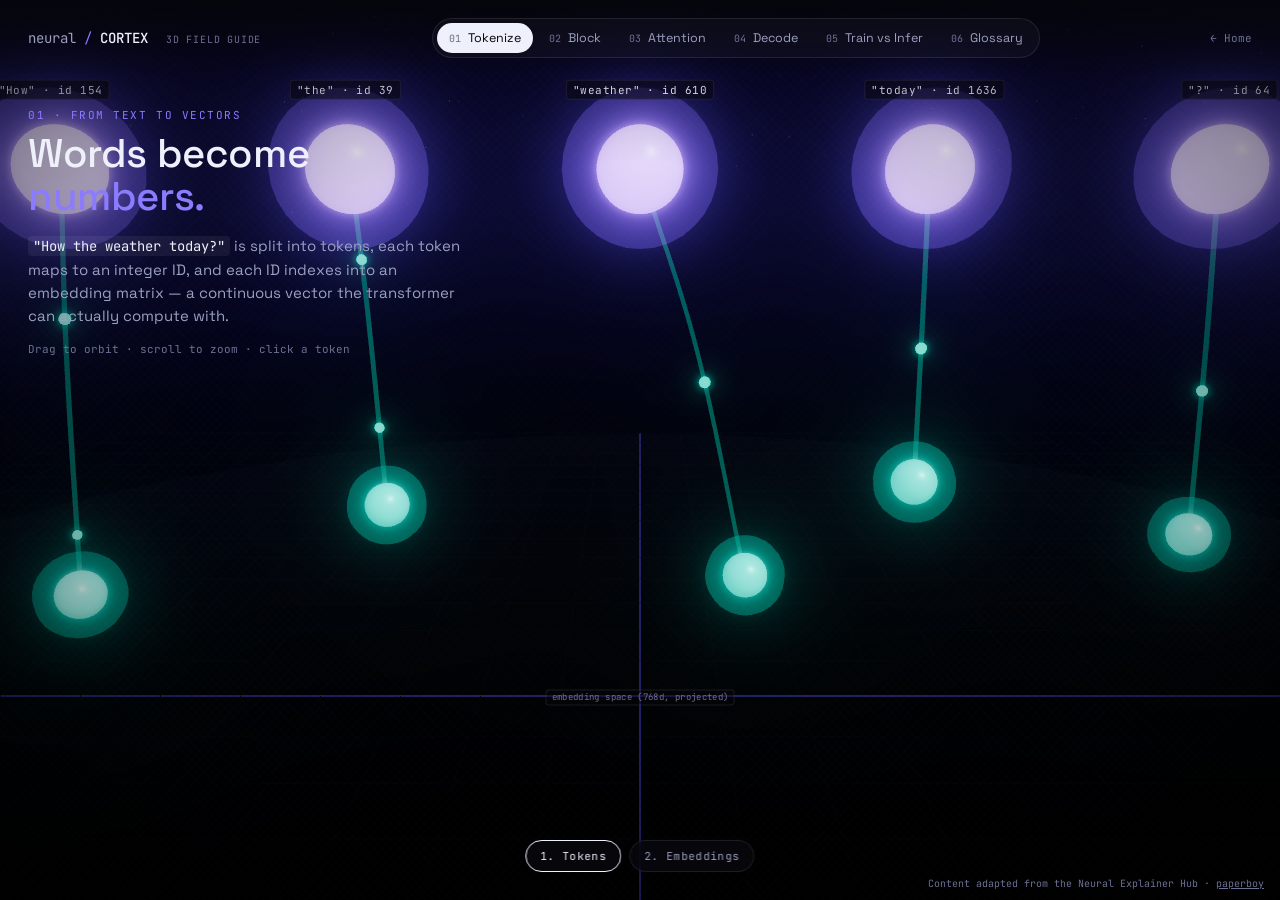
==== sites/cortex/index.html @ 9c15f726 "add cortex and orchestra Signed-off-by: bowen <bowen.li.hurd@gmail.com>" ====
<!DOCTYPE html>
<html lang="en">
<head>
	<meta charset="utf-8" />
	<title>Cortex — an interactive 3D tour of a decoder-only Transformer</title>
	<meta name="viewport" content="width=device-width, initial-scale=1, viewport-fit=cover" />
	<meta name="description" content="An interactive 3D explainer of a decoder-only Transformer: tokenization, embeddings, the transformer block, multi-head self-attention, decoding, and training vs. inference." />
	<link rel="stylesheet" href="css/main.css" />
</head>
<body data-world="tokenize">

	<div id="webgl"></div>

	<div id="loading">
		<div class="loading-mark">CORTEX</div>
		<div class="loading-bar"><span></span></div>
		<div class="loading-label">warming up the attention heads&hellip;</div>
	</div>

	<header id="nav">
		<div class="nav-brand">
			<span class="nav-brand-a">neural</span><span class="nav-brand-slash">/</span><span class="nav-brand-b">CORTEX</span>
			<span class="nav-brand-sub">3D field guide</span>
		</div>
		<nav class="nav-links">
			<button class="nav-link" data-goto="tokenize">
				<span class="nav-index">01</span>Tokenize
			</button>
			<button class="nav-link" data-goto="block">
				<span class="nav-index">02</span>Block
			</button>
			<button class="nav-link" data-goto="attention">
				<span class="nav-index">03</span>Attention
			</button>
			<button class="nav-link" data-goto="decode">
				<span class="nav-index">04</span>Decode
			</button>
			<button class="nav-link" data-goto="train">
				<span class="nav-index">05</span>Train vs Infer
			</button>
			<button class="nav-link" data-goto="glossary">
				<span class="nav-index">06</span>Glossary
			</button>
		</nav>
		<a class="nav-source" href="../../">&larr; Home</a>
	</header>

	<!-- ============ 01 TOKENIZE & EMBED ============ -->
	<section class="world" data-world-panel="tokenize">
		<div class="hud hud-top-left">
			<div class="eyebrow">01 · From text to vectors</div>
			<h1>Words become<br /><em>numbers.</em></h1>
			<p class="lede">
				<code>"How the weather today?"</code> is split into tokens, each token maps to an
				integer ID, and each ID indexes into an embedding matrix — a continuous vector the
				transformer can actually compute with.
			</p>
			<div class="hint">Drag to orbit &middot; scroll to zoom &middot; click a token</div>
		</div>
		<div class="hud hud-bottom category-chips" id="tokenize-chips"></div>
	</section>

	<!-- ============ 02 TRANSFORMER BLOCK ============ -->
	<section class="world" data-world-panel="block">
		<div class="hud hud-top-left">
			<div class="eyebrow">02 · Inside one decoder layer</div>
			<h1>Six stages,<br />one residual stream.</h1>
		</div>
		<div class="hud hud-top-right step-card" id="block-step-card">
			<div class="step-card-index">Stage <span id="block-step-num">1</span> / <span id="block-step-total">6</span></div>
			<h2 id="block-step-title">RMSNorm</h2>
			<p id="block-step-desc"></p>
		</div>
		<div class="hud hud-bottom scrubber">
			<button id="block-prev" class="scrubber-btn" aria-label="Previous stage">
				<svg viewBox="0 0 16 16" width="14" height="14" fill="none" stroke="currentColor" stroke-width="1.6" stroke-linecap="round" stroke-linejoin="round"><path d="M10 3 4 8l6 5"/></svg>
			</button>
			<button id="block-play" class="scrubber-btn scrubber-play" aria-label="Play">
				<svg viewBox="0 0 16 16" width="14" height="14" fill="currentColor"><path d="M4 2.5v11l10-5.5z"/></svg>
			</button>
			<div class="scrubber-track" id="block-track"></div>
			<button id="block-next" class="scrubber-btn" aria-label="Next stage">
				<svg viewBox="0 0 16 16" width="14" height="14" fill="none" stroke="currentColor" stroke-width="1.6" stroke-linecap="round" stroke-linejoin="round"><path d="M6 3l6 5-6 5"/></svg>
			</button>
		</div>
	</section>

	<!-- ============ 03 SELF-ATTENTION DEEP-DIVE ============ -->
	<section class="world" data-world-panel="attention">
		<div class="hud hud-top-left">
			<div class="eyebrow">03 · The core mechanism</div>
			<h1>Every token looks back<br /><em>at what came before.</em></h1>
		</div>
		<div class="hud hud-top-right step-card" id="attn-step-card">
			<div class="step-card-index">Step <span id="attn-step-num">1</span> / <span id="attn-step-total">7</span></div>
			<h2 id="attn-step-title">Compute Q, K, V for each head</h2>
			<p id="attn-step-desc"></p>
			<pre id="attn-step-equations"></pre>
		</div>
		<div class="hud hud-bottom scrubber">
			<button id="attn-prev" class="scrubber-btn" aria-label="Previous step">
				<svg viewBox="0 0 16 16" width="14" height="14" fill="none" stroke="currentColor" stroke-width="1.6" stroke-linecap="round" stroke-linejoin="round"><path d="M10 3 4 8l6 5"/></svg>
			</button>
			<button id="attn-play" class="scrubber-btn scrubber-play" aria-label="Play">
				<svg viewBox="0 0 16 16" width="14" height="14" fill="currentColor"><path d="M4 2.5v11l10-5.5z"/></svg>
			</button>
			<div class="scrubber-track" id="attn-track"></div>
			<button id="attn-next" class="scrubber-btn" aria-label="Next step">
				<svg viewBox="0 0 16 16" width="14" height="14" fill="none" stroke="currentColor" stroke-width="1.6" stroke-linecap="round" stroke-linejoin="round"><path d="M6 3l6 5-6 5"/></svg>
			</button>
		</div>
	</section>

	<!-- ============ 04 DECODE ============ -->
	<section class="world" data-world-panel="decode">
		<div class="hud hud-top-left">
			<div class="eyebrow">04 · From hidden state to next token</div>
			<h1>Logits become<br />a probability.</h1>
			<p class="lede">
				<code>lm_head</code> projects the final hidden state into one logit per vocabulary
				token, then softmax turns those logits into probabilities that sum to 1.
			</p>
		</div>
		<div class="hud hud-bottom-left category-chips" id="decode-stage-chips"></div>
		<div class="hud hud-bottom category-chips" id="decode-sample-chips"></div>
	</section>

	<!-- ============ 05 TRAIN VS INFER ============ -->
	<section class="world" data-world-panel="train">
		<div class="hud hud-top-left">
			<div class="eyebrow">05 · Training vs. inference</div>
			<h1>One number tells you<br /><em>how wrong you were.</em></h1>
			<p class="lede">
				During training, NLL measures how much probability the model assigned to the
				correct next token. Lower NLL means the model was more confident in the right
				answer.
			</p>
			<div class="hint">Correct next token: "weather" (id 610)</div>
		</div>
		<div class="hud hud-top-right step-card">
			<h2>Logits, log-probs, NLL</h2>
			<table class="concept-table" id="score-table"></table>
		</div>
	</section>

	<!-- ============ 06 GLOSSARY ============ -->
	<section class="world" data-world-panel="glossary">
		<div class="hud hud-top-left">
			<div class="eyebrow">06 · Key terms</div>
			<h1>Six words worth<br />knowing.</h1>
			<p class="lede">Click any node for a concise definition and where it showed up in the tour.</p>
			<div class="hint">Drag to orbit &middot; click a term</div>
		</div>
	</section>

	<!-- ============ shared detail card ============ -->
	<aside id="detail-card" class="detail-card" aria-hidden="true">
		<button id="detail-close" class="detail-close" aria-label="Close">&times;</button>
		<div class="detail-category" id="detail-category"></div>
		<h3 id="detail-name"></h3>
		<p class="detail-blurb" id="detail-blurb"></p>
		<p id="detail-description"></p>
		<div class="detail-block" id="detail-metric-block">
			<h4 id="detail-metric-label">Value</h4>
			<p class="detail-metric" id="detail-metric"></p>
		</div>
	</aside>

	<footer id="foot-credit">
		Content adapted from the Neural Explainer Hub &middot;
		<a href="../../">paperboy</a>
	</footer>

	<script type="importmap">
		{
			"imports": {
				"three": "./vendor/three/build/three.webgpu.js",
				"three/webgpu": "./vendor/three/build/three.webgpu.js",
				"three/tsl": "./vendor/three/build/three.tsl.js",
				"three/addons/": "./vendor/three/jsm/"
			}
		}
	</script>
	<script type="module" src="js/main.js"></script>

</body>
</html>
---- sites/cortex/css/main.css ----
@import url('https://fonts.googleapis.com/css2?family=Space+Grotesk:wght@400;500;700&family=JetBrains+Mono:wght@400;500&display=swap');

:root {
	--bg: #06060a;
	--bg-2: #0b0c14;
	--ink: #eef0fb;
	--ink-dim: #9ba0c0;
	--ink-dimmer: #6c7093;
	--accent: #8b7bff;
	--accent-2: #ff5da2;
	--accent-3: #35d0ba;
	--accent-4: #f5a623;
	--line: rgba(255,255,255,0.09);
	--panel-bg: rgba(10,10,18,0.62);
	--font-display: 'Space Grotesk', system-ui, sans-serif;
	--font-mono: 'JetBrains Mono', ui-monospace, SFMono-Regular, monospace;
}

* { box-sizing: border-box; }

html, body {
	margin: 0;
	padding: 0;
	width: 100%;
	height: 100%;
	background: var(--bg);
	color: var(--ink);
	font-family: var(--font-display);
	overflow: hidden;
	-webkit-font-smoothing: antialiased;
}

body::before {
	content: '';
	position: fixed;
	inset: 0;
	z-index: 1;
	pointer-events: none;
	opacity: 0.5;
	background-image:
		repeating-linear-gradient(135deg, rgba(255,255,255,0.02) 0px, rgba(255,255,255,0.02) 1px, transparent 1px, transparent 6px),
		repeating-linear-gradient(45deg, rgba(255,255,255,0.015) 0px, rgba(255,255,255,0.015) 1px, transparent 1px, transparent 6px);
}

body::after {
	content: '';
	position: fixed;
	inset: 0;
	z-index: 2;
	pointer-events: none;
	background: radial-gradient(ellipse at center, transparent 45%, rgba(0,0,0,0.55) 100%);
}

#webgl { position: fixed; inset: 0; z-index: 0; }
#webgl canvas { display: block; }
.label2d {
	pointer-events: none;
	font-family: var(--font-mono);
	font-size: 11px;
	letter-spacing: 0.04em;
	color: var(--ink);
	background: rgba(6,6,12,0.55);
	border: 1px solid var(--line);
	border-radius: 3px;
	padding: 2px 6px;
	white-space: nowrap;
	transform: translate(-50%, -160%);
}
.label2d-dim {
	font-size: 9px;
	color: var(--ink-dimmer);
	background: rgba(6,6,12,0.4);
	padding: 1px 5px;
}

/* ---------------- loading ---------------- */
#loading {
	position: fixed; inset: 0; z-index: 100;
	display: flex; flex-direction: column; align-items: center; justify-content: center;
	gap: 18px; background: var(--bg);
	transition: opacity 0.6s ease, visibility 0.6s ease;
}
#loading.hidden { opacity: 0; visibility: hidden; pointer-events: none; }
.loading-mark { font-family: var(--font-mono); letter-spacing: 0.35em; font-size: 14px; color: var(--ink-dim); }
.loading-bar { width: 220px; height: 2px; background: rgba(255,255,255,0.1); overflow: hidden; }
.loading-bar span { display: block; height: 100%; width: 30%; background: linear-gradient(90deg, var(--accent), var(--accent-2)); animation: loadsweep 1.1s ease-in-out infinite; }
@keyframes loadsweep { 0% { transform: translateX(-100%); } 100% { transform: translateX(400%); } }
.loading-label { font-family: var(--font-mono); font-size: 11px; color: var(--ink-dimmer); }

/* ---------------- nav ---------------- */
#nav {
	position: fixed; top: 0; left: 0; right: 0; z-index: 45;
	display: flex; align-items: center; justify-content: space-between;
	padding: 18px 28px;
	background: linear-gradient(to bottom, rgba(6,6,10,0.85), transparent);
	pointer-events: none;
}
#nav > * { pointer-events: auto; }
.nav-brand { display: flex; align-items: baseline; gap: 8px; font-family: var(--font-mono); font-size: 14px; }
.nav-brand-a { color: var(--ink-dim); }
.nav-brand-slash { color: var(--accent); }
.nav-brand-b { color: var(--ink); font-weight: 500; }
.nav-brand-sub { margin-left: 10px; font-size: 10px; color: var(--ink-dimmer); letter-spacing: 0.08em; text-transform: uppercase; display: none; }
.nav-links { display: flex; flex-wrap: wrap; gap: 4px; background: rgba(255,255,255,0.03); border: 1px solid var(--line); border-radius: 999px; padding: 4px; backdrop-filter: blur(10px); max-width: 62vw; justify-content: center; }
.nav-link {
	appearance: none; border: none; background: transparent; color: var(--ink-dim);
	font-family: var(--font-display); font-size: 12.5px; padding: 7px 12px; border-radius: 999px;
	cursor: pointer; display: flex; align-items: center; gap: 7px; transition: background 0.25s, color 0.25s;
	white-space: nowrap;
}
.nav-link .nav-index { font-family: var(--font-mono); font-size: 10px; color: var(--ink-dimmer); }
.nav-link:hover { color: var(--ink); background: rgba(255,255,255,0.05); }
.nav-link.active { color: var(--bg); background: var(--ink); }
.nav-link.active .nav-index { color: rgba(6,6,10,0.55); }
.nav-source { font-family: var(--font-mono); font-size: 11px; color: var(--ink-dimmer); text-decoration: none; }
.nav-source:hover { color: var(--ink-dim); }

/* ---------------- world panels ---------------- */
.world {
	position: fixed; inset: 0; z-index: 10;
	pointer-events: none;
	opacity: 0; visibility: hidden;
	transition: opacity 0.7s ease;
}
body[data-world="tokenize"] .world[data-world-panel="tokenize"],
body[data-world="block"] .world[data-world-panel="block"],
body[data-world="attention"] .world[data-world-panel="attention"],
body[data-world="decode"] .world[data-world-panel="decode"],
body[data-world="train"] .world[data-world-panel="train"],
body[data-world="glossary"] .world[data-world-panel="glossary"] {
	opacity: 1; visibility: visible;
}

.hud { position: absolute; pointer-events: auto; }
.hud-top-left { top: 108px; left: 28px; max-width: 480px; }
.hud-top-right { top: 108px; right: 28px; max-width: 340px; }
.hud-bottom-left { bottom: 28px; left: 28px; }
.hud-bottom { bottom: 28px; left: 50%; transform: translateX(-50%); }

.eyebrow { font-family: var(--font-mono); font-size: 11px; letter-spacing: 0.14em; text-transform: uppercase; color: var(--accent); margin-bottom: 10px; }
.world h1 { font-size: 40px; line-height: 1.08; margin: 0 0 16px; font-weight: 500; letter-spacing: -0.01em; }
.world h1 em { font-style: normal; color: var(--accent); }
.lede { font-size: 15px; line-height: 1.55; color: var(--ink-dim); margin: 0 0 14px; max-width: 44ch; }
.lede code { font-family: var(--font-mono); font-size: 0.92em; color: var(--ink); background: rgba(255,255,255,0.06); padding: 1px 5px; border-radius: 4px; }
.hint { font-family: var(--font-mono); font-size: 11px; color: var(--ink-dimmer); }

/* legend */
.legend { display: flex; flex-direction: column; gap: 6px; background: var(--panel-bg); border: 1px solid var(--line); border-radius: 10px; padding: 12px 16px; backdrop-filter: blur(10px); }
.legend-item { display: flex; align-items: center; gap: 8px; font-family: var(--font-mono); font-size: 11px; color: var(--ink-dim); }
.legend-dot { width: 8px; height: 8px; border-radius: 50%; flex: none; }

/* chips (decoding-strategy picker, glossary filters, etc.) */
.category-chips { display: flex; gap: 8px; flex-wrap: wrap; max-width: 90vw; justify-content: center; }
.chip {
	font-family: var(--font-mono); font-size: 11px; letter-spacing: 0.03em; color: var(--ink-dim);
	background: var(--panel-bg); border: 1px solid var(--line); border-radius: 999px; padding: 8px 14px;
	cursor: pointer; display: flex; align-items: center; gap: 8px; backdrop-filter: blur(10px);
	transition: color 0.2s, border-color 0.2s;
}
.chip .legend-dot { width: 7px; height: 7px; }
.chip.active { color: var(--ink); border-color: currentColor; }
.chip:hover { color: var(--ink); }

/* step scrubber (block stages, attention steps) */
.scrubber { display: flex; align-items: center; gap: 12px; width: min(920px, 88vw); background: var(--panel-bg); border: 1px solid var(--line); border-radius: 14px; padding: 12px 16px; backdrop-filter: blur(10px); }
.scrubber-btn {
	appearance: none; border: 1px solid var(--line); background: rgba(255,255,255,0.04); color: var(--ink);
	width: 34px; height: 34px; border-radius: 50%; cursor: pointer; flex: none; font-size: 14px;
	display: flex; align-items: center; justify-content: center; transition: background 0.2s;
}
.scrubber-btn:hover { background: rgba(255,255,255,0.1); }
.scrubber-play { background: var(--accent); color: #08080d; border-color: var(--accent); }
.scrubber-track { flex: 1; display: flex; gap: 4px; align-items: center; height: 34px; }
.scrubber-node {
	flex: 1; height: 4px; border-radius: 2px; background: rgba(255,255,255,0.12); cursor: pointer; position: relative;
	transition: background 0.25s;
}
.scrubber-node.done { background: rgba(139,123,255,0.45); }
.scrubber-node.active { background: var(--accent); box-shadow: 0 0 12px var(--accent); }

.step-card { background: var(--panel-bg); border: 1px solid var(--line); border-radius: 12px; padding: 16px 18px; backdrop-filter: blur(10px); max-width: 380px; }
.step-card-index { font-family: var(--font-mono); font-size: 10px; color: var(--ink-dimmer); margin-bottom: 6px; letter-spacing: 0.06em; }
.step-card h2 { font-size: 19px; margin: 0 0 8px; font-weight: 500; }
.step-card p { font-size: 13px; line-height: 1.55; color: var(--ink-dim); margin: 0; }
.step-card pre {
	font-family: var(--font-mono); font-size: 11.5px; line-height: 1.6; color: var(--accent-3);
	background: rgba(0,0,0,0.3); border: 1px solid var(--line); border-radius: 8px;
	padding: 10px 12px; margin: 10px 0 0; white-space: pre-wrap; word-break: break-word;
}

/* decoding-strategy / sampling picker */
.sample-note { margin-top: 12px; font-size: 12.5px; line-height: 1.5; color: var(--accent-3); max-width: 40ch; }

/* concept table (train/infer world) */
.concept-table { width: 100%; border-collapse: collapse; font-family: var(--font-mono); font-size: 11.5px; }
.concept-table th, .concept-table td { text-align: left; padding: 6px 10px; border-bottom: 1px solid var(--line); color: var(--ink-dim); }
.concept-table th { color: var(--ink-dimmer); text-transform: uppercase; letter-spacing: 0.06em; font-size: 10px; }

/* ---------------- detail card ---------------- */
.detail-card {
	position: fixed; top: 0; right: -420px; width: 380px; height: 100%; z-index: 40;
	background: rgba(8,8,14,0.86); border-left: 1px solid var(--line); backdrop-filter: blur(16px);
	padding: 96px 28px 28px; overflow-y: auto; transition: right 0.5s cubic-bezier(.16,.8,.3,1);
}
.detail-card.open { right: 0; }
.detail-close {
	position: absolute; top: 90px; right: 24px; width: 30px; height: 30px; border-radius: 50%;
	border: 1px solid var(--line); background: rgba(255,255,255,0.04); color: var(--ink); cursor: pointer; font-size: 16px;
	z-index: 1;
}
.detail-category { font-family: var(--font-mono); font-size: 10px; letter-spacing: 0.1em; text-transform: uppercase; color: var(--accent); margin-bottom: 8px; }
.detail-card h3 { font-size: 24px; margin: 0 0 6px; }
.detail-blurb { color: var(--ink-dim); font-size: 13px; margin: 0 0 16px; }
.detail-card p { font-size: 13.5px; line-height: 1.6; color: var(--ink-dim); }
.detail-block { margin-top: 18px; padding-top: 14px; border-top: 1px solid var(--line); }
.detail-block h4 { font-family: var(--font-mono); font-size: 10.5px; letter-spacing: 0.08em; text-transform: uppercase; color: var(--ink-dimmer); margin: 0 0 10px; }
.detail-block ul { margin: 0; padding-left: 18px; font-size: 13px; color: var(--ink-dim); line-height: 1.7; }
.detail-block.hidden { display: none; }
.detail-metric { font-family: var(--font-mono); font-size: 22px; color: var(--accent-3); margin: 4px 0 0; }
.detail-link { color: var(--accent-3); font-family: var(--font-mono); font-size: 12px; text-decoration: none; }
.detail-link:hover { text-decoration: underline; }

/* ---------------- footer ---------------- */
#foot-credit {
	position: fixed; bottom: 10px; right: 16px; z-index: 15; font-family: var(--font-mono); font-size: 10px;
	color: var(--ink-dimmer); pointer-events: auto;
}
#foot-credit a { color: var(--ink-dimmer); }
#foot-credit a:hover { color: var(--ink-dim); }

@media (min-width: 900px) { .nav-brand-sub { display: inline; } }

@media (max-width: 760px) {
	#nav { flex-wrap: wrap; gap: 10px; }
	.nav-links { order: 3; width: 100%; justify-content: space-between; flex-wrap: wrap; row-gap: 6px; }
	.nav-link { padding: 6px 10px; font-size: 12px; }
	.nav-link span.nav-index { display: none; }
	.hud-top-left, .hud-top-right { position: absolute; max-width: calc(100vw - 56px); }
	.hud-top-left { top: 250px; }
	.hud-top-right { top: auto; bottom: 118px; left: 28px; right: 28px; }
	.world h1 { font-size: 28px; }
	.detail-card { width: 100%; right: -100%; }
	.detail-close { top: 190px; }
	#foot-credit { display: none; }
}
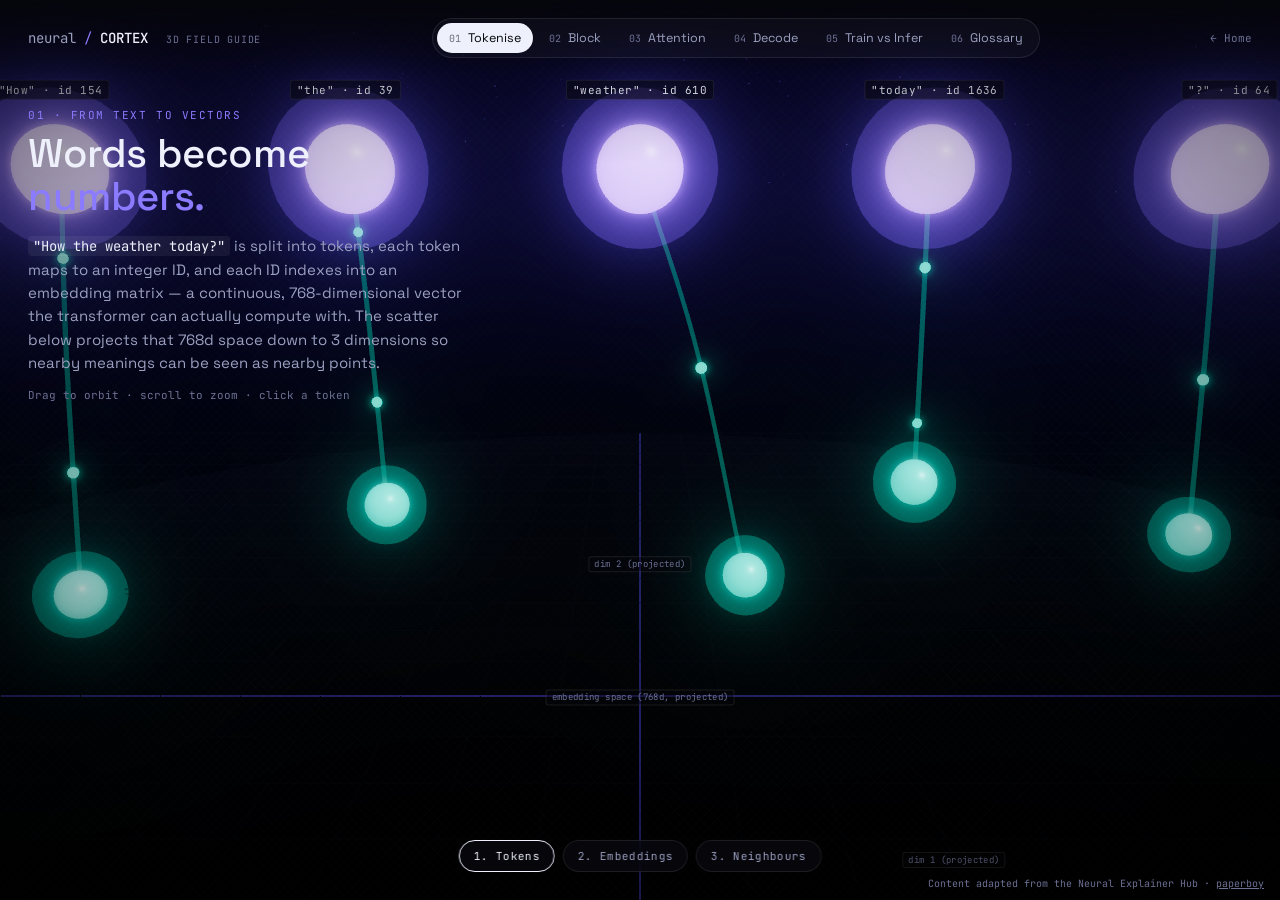
==== commit 965bc7d4: "add detail to the decoder layer Signed-off-by: bowen <bowen.li.hurd@gmail.com>" ====
--- a/sites/cortex/index.html
+++ b/sites/cortex/index.html
@@ -4,7 +4,7 @@
 	<meta charset="utf-8" />
 	<title>Cortex — an interactive 3D tour of a decoder-only Transformer</title>
 	<meta name="viewport" content="width=device-width, initial-scale=1, viewport-fit=cover" />
-	<meta name="description" content="An interactive 3D explainer of a decoder-only Transformer: tokenization, embeddings, the transformer block, multi-head self-attention, decoding, and training vs. inference." />
+	<meta name="description" content="An interactive 3D explainer of a decoder-only Transformer: tokenisation, embeddings, the transformer block, multi-head self-attention, decoding, and training vs. inference." />
 	<link rel="stylesheet" href="css/main.css" />
 </head>
 <body data-world="tokenize">
@@ -24,7 +24,7 @@
 		</div>
 		<nav class="nav-links">
 			<button class="nav-link" data-goto="tokenize">
-				<span class="nav-index">01</span>Tokenize
+				<span class="nav-index">01</span>Tokenise
 			</button>
 			<button class="nav-link" data-goto="block">
 				<span class="nav-index">02</span>Block
@@ -45,15 +45,16 @@
 		<a class="nav-source" href="../../">&larr; Home</a>
 	</header>
 
-	<!-- ============ 01 TOKENIZE & EMBED ============ -->
+	<!-- ============ 01 TOKENISE & EMBED ============ -->
 	<section class="world" data-world-panel="tokenize">
 		<div class="hud hud-top-left">
 			<div class="eyebrow">01 · From text to vectors</div>
 			<h1>Words become<br /><em>numbers.</em></h1>
 			<p class="lede">
 				<code>"How the weather today?"</code> is split into tokens, each token maps to an
-				integer ID, and each ID indexes into an embedding matrix — a continuous vector the
-				transformer can actually compute with.
+				integer ID, and each ID indexes into an embedding matrix — a continuous, 768-dimensional
+				vector the transformer can actually compute with. The scatter below projects that
+				768d space down to 3 dimensions so nearby meanings can be seen as nearby points.
 			</p>
 			<div class="hint">Drag to orbit &middot; scroll to zoom &middot; click a token</div>
 		</div>
@@ -68,7 +69,7 @@
 		</div>
 		<div class="hud hud-top-right step-card" id="block-step-card">
 			<div class="step-card-index">Stage <span id="block-step-num">1</span> / <span id="block-step-total">6</span></div>
-			<h2 id="block-step-title">RMSNorm</h2>
+			<h2 id="block-step-title">LayerNorm</h2>
 			<p id="block-step-desc"></p>
 		</div>
 		<div class="hud hud-bottom scrubber">
@@ -97,6 +98,14 @@
 			<p id="attn-step-desc"></p>
 			<pre id="attn-step-equations"></pre>
 		</div>
+		<div class="hud hud-bottom-left category-chips" id="attn-head-chips"></div>
+		<div class="hud hud-bottom-right step-card" id="attn-kv-panel">
+			<div class="step-card-index">Compute mode</div>
+			<h2>Recomputing K/V is wasteful</h2>
+			<p id="attn-kv-copy"></p>
+			<div class="category-chips" id="attn-kv-chips" style="justify-content:flex-start; margin-top:10px;"></div>
+			<p class="sample-note" id="attn-kv-ops"></p>
+		</div>
 		<div class="hud hud-bottom scrubber">
 			<button id="attn-prev" class="scrubber-btn" aria-label="Previous step">
 				<svg viewBox="0 0 16 16" width="14" height="14" fill="none" stroke="currentColor" stroke-width="1.6" stroke-linecap="round" stroke-linejoin="round"><path d="M10 3 4 8l6 5"/></svg>
@@ -118,8 +127,10 @@
 			<h1>Logits become<br />a probability.</h1>
 			<p class="lede">
 				<code>lm_head</code> projects the final hidden state into one logit per vocabulary
-				token, then softmax turns those logits into probabilities that sum to 1.
+				token — 50,257 of them — then softmax turns those logits into probabilities that
+				sum to 1. Shown here: the top 5 candidates.
 			</p>
+			<div class="hint">The softmax curve is an illustrative squashing shape — real softmax is computed jointly over the whole vocabulary, not point-by-point.</div>
 		</div>
 		<div class="hud hud-bottom-left category-chips" id="decode-stage-chips"></div>
 		<div class="hud hud-bottom category-chips" id="decode-sample-chips"></div>
--- a/sites/cortex/css/main.css
+++ b/sites/cortex/css/main.css
@@ -135,6 +135,7 @@
 .hud-top-left { top: 108px; left: 28px; max-width: 480px; }
 .hud-top-right { top: 108px; right: 28px; max-width: 340px; }
 .hud-bottom-left { bottom: 28px; left: 28px; }
+.hud-bottom-right { bottom: 108px; right: 28px; }
 .hud-bottom { bottom: 28px; left: 50%; transform: translateX(-50%); }
 
 .eyebrow { font-family: var(--font-mono); font-size: 11px; letter-spacing: 0.14em; text-transform: uppercase; color: var(--accent); margin-bottom: 10px; }
@@ -151,6 +152,11 @@
 
 /* chips (decoding-strategy picker, glossary filters, etc.) */
 .category-chips { display: flex; gap: 8px; flex-wrap: wrap; max-width: 90vw; justify-content: center; }
+
+/* 03 Attention has both a head-count row and a step scrubber sharing the
+   bottom edge — lift the head row clear of the scrubber so a full 12-head
+   GPT-2 row doesn't overlap the play/scrub controls. */
+#attn-head-chips { bottom: 96px; max-width: min(920px, 88vw); justify-content: flex-start; }
 .chip {
 	font-family: var(--font-mono); font-size: 11px; letter-spacing: 0.03em; color: var(--ink-dim);
 	background: var(--panel-bg); border: 1px solid var(--line); border-radius: 999px; padding: 8px 14px;
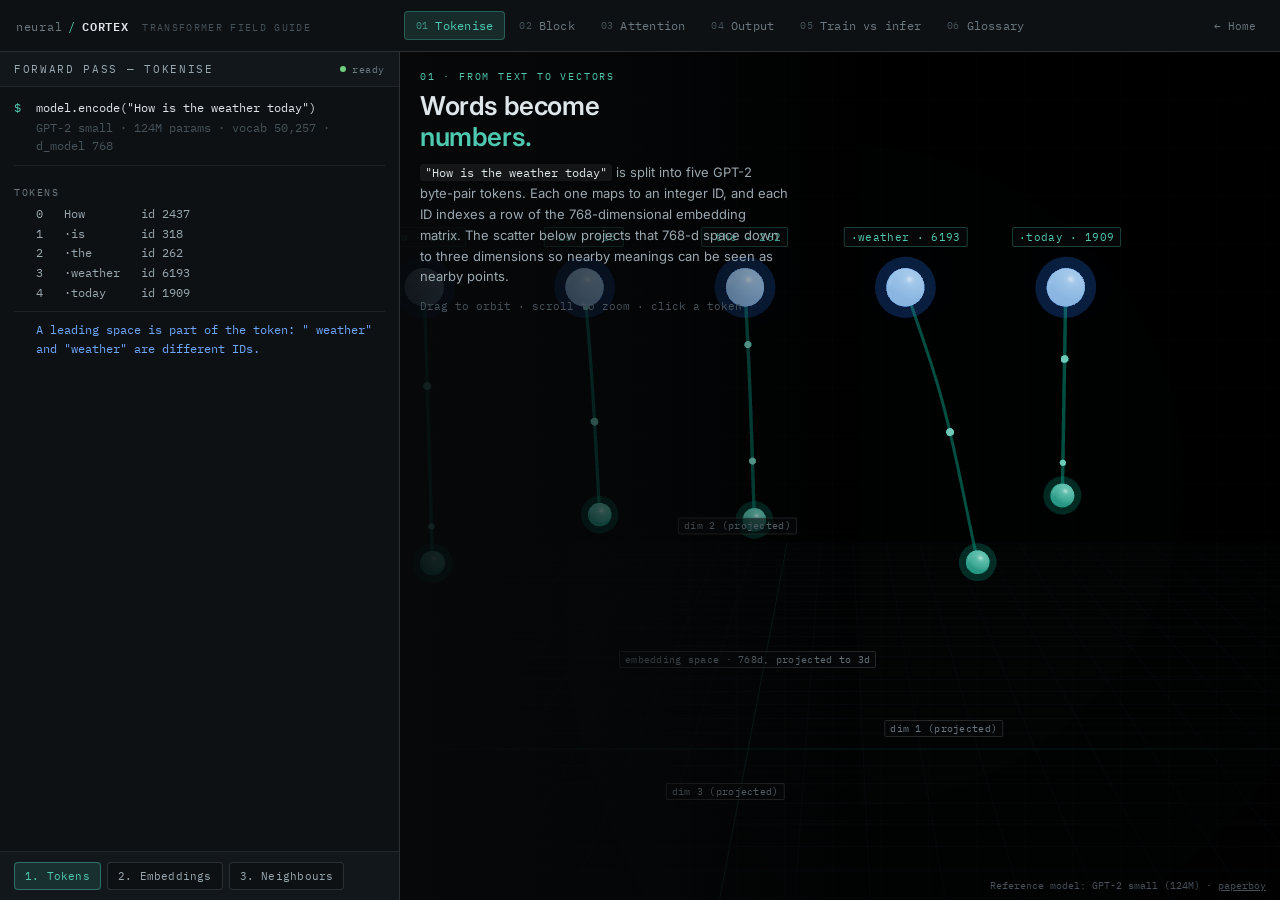
==== commit dddba317: "update to v0.2 Signed-off-by: bowen <bowen.li.hurd@gmail.com>" ====
--- a/sites/cortex/index.html
+++ b/sites/cortex/index.html
@@ -1,186 +1,254 @@
 <!DOCTYPE html>
-<html lang="en">
+<html lang="en-AU">
 <head>
 	<meta charset="utf-8" />
-	<title>Cortex — an interactive 3D tour of a decoder-only Transformer</title>
+	<title>Cortex — watch a decoder-only Transformer compute</title>
 	<meta name="viewport" content="width=device-width, initial-scale=1, viewport-fit=cover" />
-	<meta name="description" content="An interactive 3D explainer of a decoder-only Transformer: tokenisation, embeddings, the transformer block, multi-head self-attention, decoding, and training vs. inference." />
+	<meta name="description" content="An interactive explainer of a decoder-only Transformer, modelled on GPT-2 small: a live calculation trace on the left, the components doing the work in 3D on the right. Tokenisation, the decoder block, self-attention, the output head, temperature and top-p." />
+	<link rel="stylesheet" href="../../css/base.css" />
 	<link rel="stylesheet" href="css/main.css" />
 </head>
 <body data-world="tokenize">
 
-	<div id="webgl"></div>
-
 	<div id="loading">
 		<div class="loading-mark">CORTEX</div>
 		<div class="loading-bar"><span></span></div>
-		<div class="loading-label">warming up the attention heads&hellip;</div>
+		<div class="loading-label">loading GPT-2 small&hellip;</div>
 	</div>
 
-	<header id="nav">
-		<div class="nav-brand">
-			<span class="nav-brand-a">neural</span><span class="nav-brand-slash">/</span><span class="nav-brand-b">CORTEX</span>
-			<span class="nav-brand-sub">3D field guide</span>
-		</div>
-		<nav class="nav-links">
-			<button class="nav-link" data-goto="tokenize">
-				<span class="nav-index">01</span>Tokenise
-			</button>
-			<button class="nav-link" data-goto="block">
-				<span class="nav-index">02</span>Block
-			</button>
-			<button class="nav-link" data-goto="attention">
-				<span class="nav-index">03</span>Attention
-			</button>
-			<button class="nav-link" data-goto="decode">
-				<span class="nav-index">04</span>Decode
-			</button>
-			<button class="nav-link" data-goto="train">
-				<span class="nav-index">05</span>Train vs Infer
-			</button>
-			<button class="nav-link" data-goto="glossary">
-				<span class="nav-index">06</span>Glossary
-			</button>
-		</nav>
-		<a class="nav-source" href="../../">&larr; Home</a>
-	</header>
-
-	<!-- ============ 01 TOKENISE & EMBED ============ -->
-	<section class="world" data-world-panel="tokenize">
-		<div class="hud hud-top-left">
-			<div class="eyebrow">01 · From text to vectors</div>
-			<h1>Words become<br /><em>numbers.</em></h1>
-			<p class="lede">
-				<code>"How the weather today?"</code> is split into tokens, each token maps to an
-				integer ID, and each ID indexes into an embedding matrix — a continuous, 768-dimensional
-				vector the transformer can actually compute with. The scatter below projects that
-				768d space down to 3 dimensions so nearby meanings can be seen as nearby points.
-			</p>
-			<div class="hint">Drag to orbit &middot; scroll to zoom &middot; click a token</div>
-		</div>
-		<div class="hud hud-bottom category-chips" id="tokenize-chips"></div>
-	</section>
-
-	<!-- ============ 02 TRANSFORMER BLOCK ============ -->
-	<section class="world" data-world-panel="block">
-		<div class="hud hud-top-left">
-			<div class="eyebrow">02 · Inside one decoder layer</div>
-			<h1>Six stages,<br />one residual stream.</h1>
-		</div>
-		<div class="hud hud-top-right step-card" id="block-step-card">
-			<div class="step-card-index">Stage <span id="block-step-num">1</span> / <span id="block-step-total">6</span></div>
-			<h2 id="block-step-title">LayerNorm</h2>
-			<p id="block-step-desc"></p>
-		</div>
-		<div class="hud hud-bottom scrubber">
-			<button id="block-prev" class="scrubber-btn" aria-label="Previous stage">
-				<svg viewBox="0 0 16 16" width="14" height="14" fill="none" stroke="currentColor" stroke-width="1.6" stroke-linecap="round" stroke-linejoin="round"><path d="M10 3 4 8l6 5"/></svg>
-			</button>
-			<button id="block-play" class="scrubber-btn scrubber-play" aria-label="Play">
-				<svg viewBox="0 0 16 16" width="14" height="14" fill="currentColor"><path d="M4 2.5v11l10-5.5z"/></svg>
-			</button>
-			<div class="scrubber-track" id="block-track"></div>
-			<button id="block-next" class="scrubber-btn" aria-label="Next stage">
-				<svg viewBox="0 0 16 16" width="14" height="14" fill="none" stroke="currentColor" stroke-width="1.6" stroke-linecap="round" stroke-linejoin="round"><path d="M6 3l6 5-6 5"/></svg>
-			</button>
-		</div>
-	</section>
-
-	<!-- ============ 03 SELF-ATTENTION DEEP-DIVE ============ -->
-	<section class="world" data-world-panel="attention">
-		<div class="hud hud-top-left">
-			<div class="eyebrow">03 · The core mechanism</div>
-			<h1>Every token looks back<br /><em>at what came before.</em></h1>
-		</div>
-		<div class="hud hud-top-right step-card" id="attn-step-card">
-			<div class="step-card-index">Step <span id="attn-step-num">1</span> / <span id="attn-step-total">7</span></div>
-			<h2 id="attn-step-title">Compute Q, K, V for each head</h2>
-			<p id="attn-step-desc"></p>
-			<pre id="attn-step-equations"></pre>
-		</div>
-		<div class="hud hud-bottom-left category-chips" id="attn-head-chips"></div>
-		<div class="hud hud-bottom-right step-card" id="attn-kv-panel">
-			<div class="step-card-index">Compute mode</div>
-			<h2>Recomputing K/V is wasteful</h2>
-			<p id="attn-kv-copy"></p>
-			<div class="category-chips" id="attn-kv-chips" style="justify-content:flex-start; margin-top:10px;"></div>
-			<p class="sample-note" id="attn-kv-ops"></p>
-		</div>
-		<div class="hud hud-bottom scrubber">
-			<button id="attn-prev" class="scrubber-btn" aria-label="Previous step">
-				<svg viewBox="0 0 16 16" width="14" height="14" fill="none" stroke="currentColor" stroke-width="1.6" stroke-linecap="round" stroke-linejoin="round"><path d="M10 3 4 8l6 5"/></svg>
-			</button>
-			<button id="attn-play" class="scrubber-btn scrubber-play" aria-label="Play">
-				<svg viewBox="0 0 16 16" width="14" height="14" fill="currentColor"><path d="M4 2.5v11l10-5.5z"/></svg>
-			</button>
-			<div class="scrubber-track" id="attn-track"></div>
-			<button id="attn-next" class="scrubber-btn" aria-label="Next step">
-				<svg viewBox="0 0 16 16" width="14" height="14" fill="none" stroke="currentColor" stroke-width="1.6" stroke-linecap="round" stroke-linejoin="round"><path d="M6 3l6 5-6 5"/></svg>
-			</button>
-		</div>
-	</section>
-
-	<!-- ============ 04 DECODE ============ -->
-	<section class="world" data-world-panel="decode">
-		<div class="hud hud-top-left">
-			<div class="eyebrow">04 · From hidden state to next token</div>
-			<h1>Logits become<br />a probability.</h1>
-			<p class="lede">
-				<code>lm_head</code> projects the final hidden state into one logit per vocabulary
-				token — 50,257 of them — then softmax turns those logits into probabilities that
-				sum to 1. Shown here: the top 5 candidates.
-			</p>
-			<div class="hint">The softmax curve is an illustrative squashing shape — real softmax is computed jointly over the whole vocabulary, not point-by-point.</div>
-		</div>
-		<div class="hud hud-bottom-left category-chips" id="decode-stage-chips"></div>
-		<div class="hud hud-bottom category-chips" id="decode-sample-chips"></div>
-	</section>
-
-	<!-- ============ 05 TRAIN VS INFER ============ -->
-	<section class="world" data-world-panel="train">
-		<div class="hud hud-top-left">
-			<div class="eyebrow">05 · Training vs. inference</div>
-			<h1>One number tells you<br /><em>how wrong you were.</em></h1>
-			<p class="lede">
-				During training, NLL measures how much probability the model assigned to the
-				correct next token. Lower NLL means the model was more confident in the right
-				answer.
-			</p>
-			<div class="hint">Correct next token: "weather" (id 610)</div>
-		</div>
-		<div class="hud hud-top-right step-card">
-			<h2>Logits, log-probs, NLL</h2>
-			<table class="concept-table" id="score-table"></table>
-		</div>
-	</section>
-
-	<!-- ============ 06 GLOSSARY ============ -->
-	<section class="world" data-world-panel="glossary">
-		<div class="hud hud-top-left">
-			<div class="eyebrow">06 · Key terms</div>
-			<h1>Six words worth<br />knowing.</h1>
-			<p class="lede">Click any node for a concise definition and where it showed up in the tour.</p>
-			<div class="hint">Drag to orbit &middot; click a term</div>
-		</div>
-	</section>
-
-	<!-- ============ shared detail card ============ -->
-	<aside id="detail-card" class="detail-card" aria-hidden="true">
-		<button id="detail-close" class="detail-close" aria-label="Close">&times;</button>
-		<div class="detail-category" id="detail-category"></div>
-		<h3 id="detail-name"></h3>
-		<p class="detail-blurb" id="detail-blurb"></p>
-		<p id="detail-description"></p>
-		<div class="detail-block" id="detail-metric-block">
-			<h4 id="detail-metric-label">Value</h4>
-			<p class="detail-metric" id="detail-metric"></p>
-		</div>
-	</aside>
-
-	<footer id="foot-credit">
-		Content adapted from the Neural Explainer Hub &middot;
-		<a href="../../">paperboy</a>
-	</footer>
+	<div id="app">
+
+		<header id="nav">
+			<div class="nav-brand">
+				<span class="nav-brand-a">neural</span><span class="nav-brand-slash">/</span><span class="nav-brand-b">CORTEX</span>
+				<span class="nav-brand-sub">transformer field guide</span>
+			</div>
+			<nav class="nav-links">
+				<button class="nav-link" data-goto="tokenize"><span class="nav-index">01</span>Tokenise</button>
+				<button class="nav-link" data-goto="block"><span class="nav-index">02</span>Block</button>
+				<button class="nav-link" data-goto="attention"><span class="nav-index">03</span>Attention</button>
+				<button class="nav-link" data-goto="output"><span class="nav-index">04</span>Output</button>
+				<button class="nav-link" data-goto="train"><span class="nav-index">05</span>Train vs infer</button>
+				<button class="nav-link" data-goto="glossary"><span class="nav-index">06</span>Glossary</button>
+			</nav>
+			<a class="nav-source" href="../../">&larr; Home</a>
+		</header>
+
+		<main id="stage">
+
+			<!-- ==================== left: calculation console ==================== -->
+			<aside id="console">
+				<div class="console-head">
+					<div class="console-title">forward pass</div>
+					<div class="console-status" data-state="idle"><span class="dot"></span><span class="text">idle</span></div>
+				</div>
+				<div class="console-body"></div>
+				<div class="console-foot">
+
+					<!-- 01 tokenise -->
+					<div class="foot-block" data-foot="tokenize">
+						<div class="chip-row" id="tokenize-chips"></div>
+					</div>
+
+					<!-- 02 block -->
+					<div class="foot-block" data-foot="block">
+						<div class="scrubber">
+							<button id="block-prev" class="scrubber-btn" aria-label="Previous stage">
+								<svg viewBox="0 0 16 16" width="13" height="13" fill="none" stroke="currentColor" stroke-width="1.6" stroke-linecap="round" stroke-linejoin="round"><path d="M10 3 4 8l6 5"/></svg>
+							</button>
+							<button id="block-play" class="scrubber-btn scrubber-play" aria-label="Play stages">
+								<svg viewBox="0 0 16 16" width="13" height="13" fill="currentColor"><path d="M4 2.5v11l10-5.5z"/></svg>
+							</button>
+							<div class="scrubber-track" id="block-track"></div>
+							<button id="block-next" class="scrubber-btn" aria-label="Next stage">
+								<svg viewBox="0 0 16 16" width="13" height="13" fill="none" stroke="currentColor" stroke-width="1.6" stroke-linecap="round" stroke-linejoin="round"><path d="M6 3l6 5-6 5"/></svg>
+							</button>
+						</div>
+					</div>
+
+					<!-- 03 attention -->
+					<div class="foot-block" data-foot="attention">
+						<div class="control-row">
+							<div class="control-label"><span>Attention head</span><b id="attn-head-readout">1 / 12</b></div>
+							<input id="attn-head-slider" type="range" min="0" max="11" step="1" value="0" aria-label="Attention head" />
+						</div>
+						<div class="chip-row" id="attn-kv-chips"></div>
+						<div class="scrubber">
+							<button id="attn-prev" class="scrubber-btn" aria-label="Previous step">
+								<svg viewBox="0 0 16 16" width="13" height="13" fill="none" stroke="currentColor" stroke-width="1.6" stroke-linecap="round" stroke-linejoin="round"><path d="M10 3 4 8l6 5"/></svg>
+							</button>
+							<button id="attn-play" class="scrubber-btn scrubber-play" aria-label="Play steps">
+								<svg viewBox="0 0 16 16" width="13" height="13" fill="currentColor"><path d="M4 2.5v11l10-5.5z"/></svg>
+							</button>
+							<div class="scrubber-track" id="attn-track"></div>
+							<button id="attn-next" class="scrubber-btn" aria-label="Next step">
+								<svg viewBox="0 0 16 16" width="13" height="13" fill="none" stroke="currentColor" stroke-width="1.6" stroke-linecap="round" stroke-linejoin="round"><path d="M6 3l6 5-6 5"/></svg>
+							</button>
+						</div>
+					</div>
+
+					<!-- 04 output -->
+					<div class="foot-block" data-foot="output">
+						<div class="control-row">
+							<div class="control-label"><span>Temperature</span><b id="temp-readout">1.00</b></div>
+							<input id="temp-slider" type="range" min="0.1" max="2" step="0.05" value="1" aria-label="Temperature" />
+						</div>
+						<div class="control-row">
+							<div class="control-label"><span>Top-p</span><b id="topp-readout">0.90</b></div>
+							<input id="topp-slider" type="range" min="0.05" max="1" step="0.01" value="0.9" aria-label="Top-p" />
+						</div>
+						<div class="scrubber">
+							<button id="out-prev" class="scrubber-btn" aria-label="Previous station">
+								<svg viewBox="0 0 16 16" width="13" height="13" fill="none" stroke="currentColor" stroke-width="1.6" stroke-linecap="round" stroke-linejoin="round"><path d="M10 3 4 8l6 5"/></svg>
+							</button>
+							<button id="out-play" class="scrubber-btn scrubber-play" aria-label="Play stations">
+								<svg viewBox="0 0 16 16" width="13" height="13" fill="currentColor"><path d="M4 2.5v11l10-5.5z"/></svg>
+							</button>
+							<div class="scrubber-track" id="out-track"></div>
+							<button id="out-next" class="scrubber-btn" aria-label="Next station">
+								<svg viewBox="0 0 16 16" width="13" height="13" fill="none" stroke="currentColor" stroke-width="1.6" stroke-linecap="round" stroke-linejoin="round"><path d="M6 3l6 5-6 5"/></svg>
+							</button>
+						</div>
+					</div>
+
+					<!-- 05 train -->
+					<div class="foot-block" data-foot="train">
+						<button id="train-replay" class="btn-action">Recompute the loss</button>
+					</div>
+
+				</div>
+			</aside>
+
+			<!-- ==================== right: 3D viewport ==================== -->
+			<section id="viewport">
+				<div id="webgl"></div>
+
+				<!-- 01 TOKENISE -->
+				<div class="world" data-world-panel="tokenize">
+					<div class="hud hud-top-left">
+						<div class="eyebrow">01 · From text to vectors</div>
+						<h1>Words become<br /><em>numbers.</em></h1>
+						<p class="lede">
+							<code>"How is the weather today"</code> is split into five GPT-2 byte-pair tokens.
+							Each one maps to an integer ID, and each ID indexes a row of the 768-dimensional
+							embedding matrix. The scatter below projects that 768-d space down to three
+							dimensions so nearby meanings can be seen as nearby points.
+						</p>
+						<div class="hint">Drag to orbit &middot; scroll to zoom &middot; click a token</div>
+					</div>
+				</div>
+
+				<!-- 02 BLOCK -->
+				<div class="world" data-world-panel="block">
+					<div class="hud hud-top-left">
+						<div class="eyebrow">02 · Inside one decoder block</div>
+						<h1>Six stages,<br />one residual stream.</h1>
+						<p class="lede">
+							GPT-2 normalises on the way <em>into</em> each sub-block &mdash; pre-LN. The
+							original 2017 Transformer normalised after the residual add instead. Same six
+							pieces, different wiring; every diagram here follows GPT-2.
+						</p>
+					</div>
+					<div class="hud hud-top-right panel step-card" id="block-step-card">
+						<div class="step-card-index">Stage <span id="block-step-num">1</span> / <span id="block-step-total">6</span></div>
+						<h2 id="block-step-title">LayerNorm</h2>
+						<p id="block-step-desc"></p>
+						<pre id="block-step-formula"></pre>
+					</div>
+				</div>
+
+				<!-- 03 ATTENTION -->
+				<div class="world" data-world-panel="attention">
+					<div class="hud hud-top-left">
+						<div class="eyebrow">03 · The core mechanism</div>
+						<h1>Every token looks back<br /><em>at what came before.</em></h1>
+					</div>
+					<div class="hud hud-top-right panel step-card" id="attn-step-card">
+						<div class="step-card-index">Step <span id="attn-step-num">1</span> / <span id="attn-step-total">7</span></div>
+						<h2 id="attn-step-title">Project into Q, K and V</h2>
+						<p id="attn-step-desc"></p>
+						<pre id="attn-step-equations"></pre>
+					</div>
+					<div class="hud hud-bottom-right panel step-card" id="attn-kv-panel">
+						<div class="step-card-index">Why a KV cache exists</div>
+						<p id="attn-kv-copy"></p>
+						<p class="metric-note" id="attn-kv-ops"></p>
+					</div>
+				</div>
+
+				<!-- 04 OUTPUT -->
+				<div class="world" data-world-panel="output">
+					<div class="hud hud-top-left">
+						<div class="eyebrow">04 · From hidden state to next token</div>
+						<h1>The last vector<br /><em>becomes a choice.</em></h1>
+						<p class="lede">
+							After the twelfth block, the last position holds one 768-dimensional vector.
+							The linear head turns it into 50,257 logits; temperature rescales them; softmax
+							normalises them; top-p throws away the tail. Move the sliders and watch every
+							number on this page move with them.
+						</p>
+					</div>
+					<div class="hud hud-top-right panel step-card" id="out-step-card">
+						<div class="step-card-index">Station <span id="out-step-num">1</span> / <span id="out-step-total">5</span></div>
+						<h2 id="out-step-title">Output embeddings</h2>
+						<p id="out-step-desc"></p>
+					</div>
+					<div class="hud hud-bottom-right panel step-card">
+						<div class="step-card-index">Live distribution</div>
+						<table class="data-table" id="out-table"></table>
+						<p class="metric-note" id="out-summary"></p>
+					</div>
+				</div>
+
+				<!-- 05 TRAIN -->
+				<div class="world" data-world-panel="train">
+					<div class="hud hud-top-left">
+						<div class="eyebrow">05 · Training vs inference</div>
+						<h1>One number tells you<br /><em>how wrong you were.</em></h1>
+						<p class="lede">
+							Inference samples from the distribution. Training does not: it reads off the
+							probability the model gave the token that actually came next and takes its
+							negative log. That single number is the loss, and lowering it is the whole of
+							training.
+						</p>
+						<div class="hint">Temperature is an inference-time knob. Changing it on 04 moves the loss shown here, which is exactly why it is never used during training.</div>
+					</div>
+					<div class="hud hud-top-right panel step-card">
+						<div class="step-card-index">Scores and what they mean</div>
+						<table class="data-table" id="score-table"></table>
+					</div>
+				</div>
+
+				<!-- 06 GLOSSARY -->
+				<div class="world" data-world-panel="glossary">
+					<div class="hud hud-top-left">
+						<div class="eyebrow">06 · Key terms</div>
+						<h1>Ten words worth<br />knowing.</h1>
+						<p class="lede">Click any node for a definition and the page where it does its work.</p>
+						<div class="hint">Drag to orbit &middot; click a term</div>
+					</div>
+				</div>
+
+				<!-- shared detail card -->
+				<aside id="detail-card" class="detail-card" aria-hidden="true">
+					<button id="detail-close" class="detail-close" aria-label="Close">&times;</button>
+					<div class="detail-category" id="detail-category"></div>
+					<h3 id="detail-name"></h3>
+					<p class="detail-blurb" id="detail-blurb"></p>
+					<p id="detail-description"></p>
+					<div class="detail-block" id="detail-metric-block">
+						<h4 id="detail-metric-label">Value</h4>
+						<p class="detail-metric" id="detail-metric"></p>
+					</div>
+				</aside>
+
+				<footer id="foot-credit">
+					Reference model: GPT-2 small (124M) &middot; <a href="../../">paperboy</a>
+				</footer>
+			</section>
+
+		</main>
+	</div>
 
 	<script type="importmap">
 		{
--- a/css/base.css
+++ b/css/base.css
@@ -0,0 +1,661 @@
+/* ============================================================================
+   paperboy — shared "instrument console" theme + split-layout shell.
+
+   Loaded by every field guide before its own css/main.css. Owns:
+     · the colour/type tokens all four pages share
+     · the two-pane shell  (left process console | right 3D viewport)
+     · nav, console, HUD, scrubber, chip, detail-card primitives
+
+   Site stylesheets only add what is genuinely site-specific.
+   ========================================================================= */
+
+@import url('https://fonts.googleapis.com/css2?family=IBM+Plex+Mono:wght@400;500;600&family=Inter:wght@400;500;600&display=swap');
+
+:root {
+	/* surfaces */
+	--bg: #07090b;
+	--bg-2: #0a0d10;
+	--panel: #0d1114;
+	--panel-2: #11171b;
+	--panel-raised: #151c21;
+
+	/* ink */
+	--ink: #dfe6ea;
+	--ink-dim: #9aa8b0;
+	--ink-dimmer: #6b7880;
+	--ink-faint: #46525a;
+
+	/* signal colours — one cool accent, one warm signal, plus states */
+	--accent: #4ec9b0;
+	--accent-soft: rgba(78, 201, 176, 0.14);
+	--signal: #e8a33d;
+	--signal-soft: rgba(232, 163, 61, 0.14);
+	--info: #6ea8fe;
+	--danger: #e5644e;
+	--ok: #6fcf7f;
+
+	/* rules */
+	--line: rgba(255, 255, 255, 0.07);
+	--line-strong: rgba(255, 255, 255, 0.13);
+
+	/* metrics */
+	--nav-h: 52px;
+	--console-w: 400px;
+	--radius: 4px;
+
+	--font-mono: 'IBM Plex Mono', ui-monospace, SFMono-Regular, Menlo, monospace;
+	--font-sans: 'Inter', system-ui, -apple-system, sans-serif;
+}
+
+* { box-sizing: border-box; }
+
+html, body {
+	margin: 0;
+	padding: 0;
+	width: 100%;
+	height: 100%;
+	background: var(--bg);
+	color: var(--ink);
+	font-family: var(--font-sans);
+	font-size: 14px;
+	overflow: hidden;
+	-webkit-font-smoothing: antialiased;
+}
+
+::selection { background: var(--accent-soft); color: var(--ink); }
+
+/* thin, unobtrusive scrollbars everywhere in the shell */
+* { scrollbar-width: thin; scrollbar-color: rgba(255,255,255,0.14) transparent; }
+*::-webkit-scrollbar { width: 8px; height: 8px; }
+*::-webkit-scrollbar-thumb { background: rgba(255,255,255,0.12); border-radius: 4px; }
+*::-webkit-scrollbar-track { background: transparent; }
+
+/* ============================ shell ==================================== */
+
+#app {
+	position: fixed;
+	inset: 0;
+	display: flex;
+	flex-direction: column;
+}
+
+#stage {
+	flex: 1;
+	min-height: 0;
+	display: grid;
+	grid-template-columns: var(--console-w) 1fr;
+}
+
+#viewport {
+	position: relative;
+	min-width: 0;
+	overflow: hidden;
+	background:
+		radial-gradient(ellipse 90% 70% at 50% 40%, rgba(78, 201, 176, 0.05), transparent 70%),
+		var(--bg);
+}
+
+#webgl { position: absolute; inset: 0; }
+#webgl canvas { display: block; width: 100%; height: 100%; }
+
+/* faint measurement grid over the viewport, so the 3D pane reads as an
+   instrument readout rather than an empty void */
+#viewport::before {
+	content: '';
+	position: absolute;
+	inset: 0;
+	z-index: 1;
+	pointer-events: none;
+	opacity: 0.5;
+	background-image:
+		linear-gradient(rgba(255,255,255,0.018) 1px, transparent 1px),
+		linear-gradient(90deg, rgba(255,255,255,0.018) 1px, transparent 1px);
+	background-size: 48px 48px;
+}
+
+#viewport::after {
+	content: '';
+	position: absolute;
+	inset: 0;
+	z-index: 2;
+	pointer-events: none;
+	background: radial-gradient(ellipse at center, transparent 55%, rgba(0,0,0,0.5) 100%);
+}
+
+/* ============================ nav ====================================== */
+
+#nav {
+	flex: none;
+	height: var(--nav-h);
+	display: flex;
+	align-items: center;
+	gap: 20px;
+	padding: 0 16px;
+	background: var(--panel);
+	border-bottom: 1px solid var(--line-strong);
+	z-index: 30;
+}
+
+.nav-brand {
+	display: flex;
+	align-items: baseline;
+	gap: 6px;
+	font-family: var(--font-mono);
+	font-size: 12px;
+	letter-spacing: 0.06em;
+	flex: none;
+	width: calc(var(--console-w) - 32px);
+}
+.nav-brand-a { color: var(--ink-dimmer); }
+.nav-brand-slash { color: var(--accent); }
+.nav-brand-b { color: var(--ink); font-weight: 600; }
+.nav-brand-sub {
+	margin-left: 8px; font-size: 9.5px; color: var(--ink-faint);
+	letter-spacing: 0.14em; text-transform: uppercase; display: none;
+}
+
+.nav-links { display: flex; gap: 2px; flex: 1; min-width: 0; overflow-x: auto; }
+.nav-link {
+	appearance: none;
+	border: 1px solid transparent;
+	background: transparent;
+	color: var(--ink-dimmer);
+	font-family: var(--font-mono);
+	font-size: 11.5px;
+	letter-spacing: 0.02em;
+	padding: 6px 11px;
+	border-radius: var(--radius);
+	cursor: pointer;
+	display: flex;
+	align-items: center;
+	gap: 7px;
+	white-space: nowrap;
+	transition: background 0.18s, color 0.18s, border-color 0.18s;
+}
+.nav-link .nav-index { font-size: 9.5px; color: var(--ink-faint); }
+.nav-link:hover { color: var(--ink); background: rgba(255,255,255,0.04); }
+.nav-link.active {
+	color: var(--accent);
+	background: var(--accent-soft);
+	border-color: rgba(78, 201, 176, 0.32);
+}
+.nav-link.active .nav-index { color: var(--accent); opacity: 0.65; }
+
+.nav-source {
+	flex: none;
+	font-family: var(--font-mono);
+	font-size: 11px;
+	color: var(--ink-dimmer);
+	text-decoration: none;
+	padding: 6px 8px;
+	border-radius: var(--radius);
+}
+.nav-source:hover { color: var(--ink); background: rgba(255,255,255,0.04); }
+
+/* ======================== process console (left) ======================= */
+
+#console {
+	display: flex;
+	flex-direction: column;
+	min-width: 0;
+	background: var(--panel);
+	border-right: 1px solid var(--line-strong);
+	font-family: var(--font-mono);
+}
+
+.console-head {
+	flex: none;
+	display: flex;
+	align-items: center;
+	justify-content: space-between;
+	gap: 10px;
+	padding: 10px 14px;
+	border-bottom: 1px solid var(--line);
+	background: var(--panel-2);
+}
+.console-title {
+	font-size: 10.5px;
+	letter-spacing: 0.16em;
+	text-transform: uppercase;
+	color: var(--ink-dim);
+	white-space: nowrap;
+	overflow: hidden;
+	text-overflow: ellipsis;
+}
+.console-status {
+	display: flex;
+	align-items: center;
+	gap: 6px;
+	font-size: 10px;
+	letter-spacing: 0.06em;
+	color: var(--ink-dimmer);
+	white-space: nowrap;
+}
+.console-status .dot {
+	width: 6px; height: 6px; border-radius: 50%;
+	background: var(--ink-faint);
+	box-shadow: 0 0 0 0 rgba(78, 201, 176, 0.5);
+}
+.console-status[data-state="running"] .dot { background: var(--accent); animation: pulse-dot 1.4s ease-out infinite; }
+.console-status[data-state="idle"] .dot { background: var(--ink-faint); }
+.console-status[data-state="done"] .dot { background: var(--ok); }
+.console-status[data-state="error"] .dot { background: var(--danger); }
+@keyframes pulse-dot {
+	0% { box-shadow: 0 0 0 0 rgba(78, 201, 176, 0.45); }
+	100% { box-shadow: 0 0 0 7px rgba(78, 201, 176, 0); }
+}
+
+.console-body {
+	flex: 1;
+	min-height: 0;
+	overflow-y: auto;
+	overflow-x: hidden;
+	padding: 12px 14px 16px;
+	font-size: 11.5px;
+	line-height: 1.62;
+	display: flex;
+	flex-direction: column;
+	gap: 1px;
+}
+
+.log-line {
+	display: flex;
+	gap: 8px;
+	white-space: pre-wrap;
+	overflow-wrap: anywhere;
+	animation: log-in 0.2s ease-out;
+}
+@keyframes log-in { from { opacity: 0; transform: translateY(2px); } to { opacity: 1; transform: none; } }
+
+.log-line .gutter {
+	flex: none;
+	width: 1.2em;
+	color: var(--ink-faint);
+	user-select: none;
+}
+.log-line .body { flex: 1; min-width: 0; }
+
+.log-out  { color: var(--ink-dim); }
+.log-cmd  { color: var(--ink); }
+.log-cmd .gutter { color: var(--accent); }
+.log-ok   { color: var(--ok); }
+.log-warn { color: var(--signal); }
+.log-err  { color: var(--danger); }
+.log-dim  { color: var(--ink-faint); }
+.log-calc { color: var(--accent); }
+.log-note { color: var(--info); }
+.log-rule {
+	height: 1px; background: var(--line); margin: 8px 0; padding: 0;
+	border: 0; animation: none;
+}
+.log-head {
+	color: var(--ink-dimmer);
+	font-size: 10px;
+	letter-spacing: 0.16em;
+	text-transform: uppercase;
+	margin: 10px 0 3px;
+}
+.log-line b { color: var(--ink); font-weight: 600; }
+.log-line em { font-style: normal; color: var(--signal); }
+
+.console-foot {
+	flex: none;
+	border-top: 1px solid var(--line);
+	background: var(--panel-2);
+	padding: 10px 14px;
+	display: flex;
+	flex-direction: column;
+	gap: 10px;
+}
+.console-foot:empty { display: none; }
+
+/* interactive prompt line (Hurd "run a command") */
+.console-prompt { display: flex; align-items: center; gap: 8px; }
+.console-prompt .ps1 { color: var(--accent); font-size: 12px; white-space: nowrap; }
+.console-input {
+	flex: 1; min-width: 0;
+	background: transparent; border: none; outline: none;
+	color: var(--ink); font-family: var(--font-mono); font-size: 12px;
+}
+.console-input::placeholder { color: var(--ink-faint); }
+
+/* ============================ HUD ====================================== */
+
+.world {
+	position: absolute;
+	inset: 0;
+	z-index: 10;
+	pointer-events: none;
+	opacity: 0;
+	visibility: hidden;
+	transition: opacity 0.45s ease;
+}
+.world.is-active { opacity: 1; visibility: visible; }
+
+/* Soft scrim down the left edge so headline copy stays readable over whatever
+   the 3D scene happens to be doing behind it. */
+.world::before {
+	content: '';
+	position: absolute;
+	top: 0; bottom: 0; left: 0;
+	width: 460px;
+	pointer-events: none;
+	background: linear-gradient(to right, rgba(7, 9, 11, 0.9), rgba(7, 9, 11, 0.55) 55%, transparent);
+}
+
+.hud { position: absolute; pointer-events: auto; }
+.hud-top-left { top: 18px; left: 20px; max-width: 400px; }
+.hud-top-right { top: 18px; right: 20px; max-width: 320px; }
+.hud-bottom-left { bottom: 20px; left: 20px; max-width: 400px; }
+.hud-bottom-right { bottom: 20px; right: 20px; max-width: 320px; }
+.hud-bottom { bottom: 20px; left: 50%; transform: translateX(-50%); }
+
+.eyebrow {
+	font-family: var(--font-mono);
+	font-size: 10px;
+	letter-spacing: 0.18em;
+	text-transform: uppercase;
+	color: var(--accent);
+	margin-bottom: 8px;
+}
+.world h1 {
+	font-size: 26px;
+	line-height: 1.18;
+	margin: 0 0 10px;
+	font-weight: 600;
+	letter-spacing: -0.015em;
+	color: var(--ink);
+}
+.world h1 em { font-style: normal; color: var(--accent); }
+.lede {
+	font-size: 13px;
+	line-height: 1.6;
+	color: var(--ink-dim);
+	margin: 0 0 12px;
+	max-width: 46ch;
+}
+.lede code, .hint code {
+	font-family: var(--font-mono);
+	font-size: 0.92em;
+	color: var(--ink);
+	background: rgba(255,255,255,0.06);
+	padding: 1px 5px;
+	border-radius: 3px;
+}
+.hint { font-family: var(--font-mono); font-size: 10.5px; color: var(--ink-faint); line-height: 1.5; }
+
+.panel {
+	background: rgba(13, 17, 20, 0.86);
+	border: 1px solid var(--line-strong);
+	border-radius: var(--radius);
+	padding: 12px 14px;
+	backdrop-filter: blur(12px);
+}
+
+.step-card { max-width: 320px; }
+.step-card-index {
+	font-family: var(--font-mono);
+	font-size: 9.5px;
+	letter-spacing: 0.14em;
+	text-transform: uppercase;
+	color: var(--ink-faint);
+	margin-bottom: 6px;
+}
+.step-card h2 { font-size: 15px; margin: 0 0 7px; font-weight: 600; letter-spacing: -0.01em; }
+.step-card p { font-size: 12px; line-height: 1.55; color: var(--ink-dim); margin: 0; }
+.step-card pre {
+	font-family: var(--font-mono);
+	font-size: 11px;
+	line-height: 1.65;
+	color: var(--accent);
+	background: rgba(0,0,0,0.35);
+	border: 1px solid var(--line);
+	border-radius: 3px;
+	padding: 8px 10px;
+	margin: 9px 0 0;
+	white-space: pre-wrap;
+	overflow-wrap: anywhere;
+}
+
+/* legend */
+.legend { display: flex; flex-direction: column; gap: 5px; }
+.legend-item {
+	display: flex; align-items: center; gap: 8px;
+	font-family: var(--font-mono); font-size: 10.5px; color: var(--ink-dim);
+}
+.legend-dot { width: 7px; height: 7px; border-radius: 1px; flex: none; }
+
+/* chips */
+.chip-row { display: flex; gap: 6px; flex-wrap: wrap; }
+.chip {
+	font-family: var(--font-mono);
+	font-size: 10.5px;
+	letter-spacing: 0.02em;
+	color: var(--ink-dim);
+	background: rgba(13, 17, 20, 0.86);
+	border: 1px solid var(--line-strong);
+	border-radius: var(--radius);
+	padding: 6px 10px;
+	cursor: pointer;
+	display: flex;
+	align-items: center;
+	gap: 7px;
+	backdrop-filter: blur(12px);
+	transition: color 0.18s, border-color 0.18s, background 0.18s;
+}
+.chip:hover { color: var(--ink); border-color: rgba(255,255,255,0.22); }
+.chip.active { color: var(--accent); border-color: rgba(78,201,176,0.42); background: var(--accent-soft); }
+.chip:disabled { opacity: 0.35; cursor: not-allowed; }
+
+/* buttons */
+.btn-action {
+	font-family: var(--font-mono);
+	font-size: 11px;
+	color: var(--ink);
+	background: rgba(255,255,255,0.05);
+	border: 1px solid var(--line-strong);
+	border-radius: var(--radius);
+	padding: 8px 12px;
+	cursor: pointer;
+	transition: background 0.18s, border-color 0.18s;
+}
+.btn-action:hover:not(:disabled) { background: rgba(255,255,255,0.09); border-color: rgba(255,255,255,0.22); }
+.btn-action:disabled { opacity: 0.35; cursor: not-allowed; }
+.btn-action.is-warn { color: var(--signal); border-color: rgba(232,163,61,0.34); background: var(--signal-soft); }
+.btn-action.is-warn:hover:not(:disabled) { background: rgba(232,163,61,0.22); }
+.btn-action.is-danger { color: var(--danger); border-color: rgba(229,100,78,0.34); background: rgba(229,100,78,0.12); }
+.btn-action.is-danger:hover:not(:disabled) { background: rgba(229,100,78,0.2); }
+
+/* step scrubber */
+.scrubber {
+	display: flex;
+	align-items: center;
+	gap: 10px;
+	width: min(680px, calc(100% - 40px));
+	background: rgba(13, 17, 20, 0.9);
+	border: 1px solid var(--line-strong);
+	border-radius: var(--radius);
+	padding: 8px 12px;
+	backdrop-filter: blur(12px);
+}
+.scrubber-btn {
+	appearance: none;
+	border: 1px solid var(--line-strong);
+	background: rgba(255,255,255,0.04);
+	color: var(--ink);
+	width: 28px; height: 28px;
+	border-radius: var(--radius);
+	cursor: pointer; flex: none;
+	display: flex; align-items: center; justify-content: center;
+	transition: background 0.18s;
+}
+.scrubber-btn:hover { background: rgba(255,255,255,0.1); }
+.scrubber-play { background: var(--accent-soft); color: var(--accent); border-color: rgba(78,201,176,0.4); }
+.scrubber-track { flex: 1; display: flex; gap: 3px; align-items: center; height: 28px; }
+.scrubber-node {
+	flex: 1; height: 3px; border-radius: 1px;
+	background: rgba(255,255,255,0.1);
+	cursor: pointer;
+	transition: background 0.2s, box-shadow 0.2s;
+}
+.scrubber-node.done { background: rgba(78,201,176,0.4); }
+.scrubber-node.active { background: var(--accent); box-shadow: 0 0 8px rgba(78,201,176,0.7); }
+
+/* sliders (cortex temperature / top-p) */
+.control-row { display: flex; flex-direction: column; gap: 5px; }
+.control-label {
+	display: flex; justify-content: space-between; align-items: baseline;
+	font-family: var(--font-mono); font-size: 10px;
+	letter-spacing: 0.1em; text-transform: uppercase; color: var(--ink-dimmer);
+}
+.control-label b { color: var(--accent); font-weight: 500; letter-spacing: 0; text-transform: none; font-size: 11.5px; }
+input[type="range"] {
+	appearance: none; -webkit-appearance: none;
+	width: 100%; height: 3px; background: rgba(255,255,255,0.12);
+	border-radius: 2px; outline: none; cursor: pointer;
+}
+input[type="range"]::-webkit-slider-thumb {
+	-webkit-appearance: none; appearance: none;
+	width: 12px; height: 12px; border-radius: 2px;
+	background: var(--accent); cursor: pointer; border: none;
+}
+input[type="range"]::-moz-range-thumb {
+	width: 12px; height: 12px; border-radius: 2px;
+	background: var(--accent); cursor: pointer; border: none;
+}
+
+/* data table */
+.data-table { width: 100%; border-collapse: collapse; font-family: var(--font-mono); font-size: 11px; }
+.data-table th, .data-table td {
+	text-align: left; padding: 5px 8px;
+	border-bottom: 1px solid var(--line); color: var(--ink-dim);
+}
+.data-table th {
+	color: var(--ink-faint); text-transform: uppercase;
+	letter-spacing: 0.1em; font-size: 9.5px; font-weight: 500;
+}
+.data-table td.num { text-align: right; font-variant-numeric: tabular-nums; }
+.data-table tr.is-target td { color: var(--accent); }
+
+/* 3D world labels */
+.label2d {
+	pointer-events: none;
+	font-family: var(--font-mono);
+	font-size: 10.5px;
+	letter-spacing: 0.03em;
+	color: var(--ink);
+	background: rgba(7, 9, 11, 0.78);
+	border: 1px solid var(--line-strong);
+	border-radius: 2px;
+	padding: 2px 6px;
+	white-space: nowrap;
+	transform: translate(-50%, -160%);
+}
+.label2d-dim { font-size: 9.5px; color: var(--ink-dimmer); background: rgba(7,9,11,0.6); padding: 1px 5px; }
+.label2d-key { color: var(--accent); border-color: rgba(78,201,176,0.3); }
+
+/* ========================== detail card ================================ */
+
+.detail-card {
+	position: absolute;
+	top: 0; bottom: 0; right: 0;
+	width: 340px;
+	z-index: 40;
+	background: rgba(10, 13, 16, 0.96);
+	border-left: 1px solid var(--line-strong);
+	backdrop-filter: blur(16px);
+	padding: 20px 22px 24px;
+	overflow-y: auto;
+	transform: translateX(100%);
+	transition: transform 0.36s cubic-bezier(.16,.8,.3,1);
+}
+.detail-card.open { transform: none; }
+.detail-close {
+	position: absolute; top: 14px; right: 16px;
+	width: 24px; height: 24px; border-radius: var(--radius);
+	border: 1px solid var(--line-strong);
+	background: rgba(255,255,255,0.04);
+	color: var(--ink-dim); cursor: pointer; font-size: 14px; line-height: 1;
+}
+.detail-close:hover { color: var(--ink); background: rgba(255,255,255,0.09); }
+.detail-category {
+	font-family: var(--font-mono); font-size: 9.5px;
+	letter-spacing: 0.16em; text-transform: uppercase;
+	color: var(--accent); margin-bottom: 7px;
+}
+.detail-card h3 { font-size: 19px; margin: 0 0 5px; font-weight: 600; letter-spacing: -0.01em; }
+.detail-blurb { color: var(--ink-dim); font-size: 12px; margin: 0 0 14px; }
+.detail-card p { font-size: 12.5px; line-height: 1.62; color: var(--ink-dim); }
+.detail-block { margin-top: 16px; padding-top: 13px; border-top: 1px solid var(--line); }
+.detail-block h4 {
+	font-family: var(--font-mono); font-size: 9.5px;
+	letter-spacing: 0.14em; text-transform: uppercase;
+	color: var(--ink-faint); margin: 0 0 9px;
+}
+.detail-block ul { margin: 0; padding-left: 16px; font-size: 12px; color: var(--ink-dim); line-height: 1.7; }
+.detail-block.hidden { display: none; }
+.detail-metric { font-family: var(--font-mono); font-size: 18px; color: var(--accent); margin: 2px 0 0; }
+.detail-mono p { color: var(--signal); }
+.detail-rpc-name { font-family: var(--font-mono); font-size: 13px; color: var(--accent); margin-bottom: 3px; }
+.detail-rpc-from { font-family: var(--font-mono); font-size: 10.5px; color: var(--ink-faint); margin-bottom: 10px; }
+.detail-rpc-fields { display: flex; gap: 16px; margin-bottom: 8px; }
+.detail-rpc-label {
+	font-family: var(--font-mono); font-size: 9.5px;
+	letter-spacing: 0.1em; text-transform: uppercase;
+	color: var(--ink-faint); display: block; margin-bottom: 3px;
+}
+.detail-rpc-fields ul { padding-left: 14px; font-size: 11px; line-height: 1.55; }
+
+/* ============================ loading ================================== */
+
+#loading {
+	position: fixed; inset: 0; z-index: 100;
+	display: flex; flex-direction: column; align-items: center; justify-content: center;
+	gap: 14px; background: var(--bg);
+	transition: opacity 0.5s ease, visibility 0.5s ease;
+}
+#loading.hidden { opacity: 0; visibility: hidden; pointer-events: none; }
+.loading-mark {
+	font-family: var(--font-mono); letter-spacing: 0.42em;
+	font-size: 12px; color: var(--ink-dim); padding-left: 0.42em;
+}
+.loading-bar { width: 180px; height: 2px; background: rgba(255,255,255,0.09); overflow: hidden; }
+.loading-bar span {
+	display: block; height: 100%; width: 34%;
+	background: var(--accent);
+	animation: loadsweep 1.05s ease-in-out infinite;
+}
+@keyframes loadsweep { 0% { transform: translateX(-110%); } 100% { transform: translateX(400%); } }
+.loading-label { font-family: var(--font-mono); font-size: 10.5px; color: var(--ink-faint); }
+
+/* ============================ footer =================================== */
+
+#foot-credit {
+	position: absolute; bottom: 8px; right: 14px; z-index: 15;
+	font-family: var(--font-mono); font-size: 9.5px; color: var(--ink-faint);
+}
+#foot-credit a { color: var(--ink-faint); }
+#foot-credit a:hover { color: var(--ink-dim); }
+
+/* ========================== responsive ================================= */
+
+@media (min-width: 1100px) { .nav-brand-sub { display: inline; } }
+
+@media (max-width: 1180px) {
+	:root { --console-w: 340px; }
+	.hud-top-right, .hud-bottom-right { max-width: 270px; }
+}
+
+@media (max-width: 900px) {
+	:root { --console-w: 0px; }
+	#stage { grid-template-columns: 1fr; grid-template-rows: 1fr 42vh; }
+	#console { order: 2; border-right: none; border-top: 1px solid var(--line-strong); }
+	#viewport { order: 1; }
+	.nav-brand { width: auto; }
+	.nav-brand-sub { display: none; }
+	.detail-card { width: 100%; }
+	.hud-top-right, .hud-bottom-right { display: none; }
+	.hud-top-left, .hud-bottom-left { max-width: calc(100% - 40px); }
+	.world h1 { font-size: 20px; }
+	.lede { font-size: 12px; }
+}
--- a/sites/cortex/css/main.css
+++ b/sites/cortex/css/main.css
@@ -1,251 +1,38 @@
-@import url('https://fonts.googleapis.com/css2?family=Space+Grotesk:wght@400;500;700&family=JetBrains+Mono:wght@400;500&display=swap');
+/* Cortex field guide — everything shared lives in ../../css/base.css.
+   This file only holds what is specific to this exhibit. */
 
-:root {
-	--bg: #06060a;
-	--bg-2: #0b0c14;
-	--ink: #eef0fb;
-	--ink-dim: #9ba0c0;
-	--ink-dimmer: #6c7093;
-	--accent: #8b7bff;
-	--accent-2: #ff5da2;
-	--accent-3: #35d0ba;
-	--accent-4: #f5a623;
-	--line: rgba(255,255,255,0.09);
-	--panel-bg: rgba(10,10,18,0.62);
-	--font-display: 'Space Grotesk', system-ui, sans-serif;
-	--font-mono: 'JetBrains Mono', ui-monospace, SFMono-Regular, monospace;
+/* Only the active page's console controls are shown. */
+.foot-block { display: none; flex-direction: column; gap: 10px; }
+body[data-world="tokenize"] .foot-block[data-foot="tokenize"],
+body[data-world="block"] .foot-block[data-foot="block"],
+body[data-world="attention"] .foot-block[data-foot="attention"],
+body[data-world="output"] .foot-block[data-foot="output"],
+body[data-world="train"] .foot-block[data-foot="train"] { display: flex; }
+
+body[data-world="glossary"] .console-foot { display: none; }
+
+/* Panels that carry a derived figure under a table or a paragraph. */
+.metric-note {
+	margin: 10px 0 0;
+	font-family: var(--font-mono);
+	font-size: 11px;
+	line-height: 1.55;
+	color: var(--accent);
 }
 
-* { box-sizing: border-box; }
-
-html, body {
-	margin: 0;
-	padding: 0;
-	width: 100%;
-	height: 100%;
-	background: var(--bg);
-	color: var(--ink);
-	font-family: var(--font-display);
-	overflow: hidden;
-	-webkit-font-smoothing: antialiased;
+/* 04 Output's live distribution table is dense — tighten it and let the
+   nucleus/dropped state read at a glance. */
+#out-table { margin-top: 2px; }
+#out-table td.tok { color: var(--ink); }
+#out-table tr.is-dropped td { color: var(--ink-faint); }
+#out-table tr.is-argmax td.tok { color: var(--accent); }
+#out-table tr.is-target td.tok::after {
+	content: ' ◂ target';
+	color: var(--signal);
+	font-size: 0.85em;
+	letter-spacing: 0.06em;
 }
 
-body::before {
-	content: '';
-	position: fixed;
-	inset: 0;
-	z-index: 1;
-	pointer-events: none;
-	opacity: 0.5;
-	background-image:
-		repeating-linear-gradient(135deg, rgba(255,255,255,0.02) 0px, rgba(255,255,255,0.02) 1px, transparent 1px, transparent 6px),
-		repeating-linear-gradient(45deg, rgba(255,255,255,0.015) 0px, rgba(255,255,255,0.015) 1px, transparent 1px, transparent 6px);
-}
-
-body::after {
-	content: '';
-	position: fixed;
-	inset: 0;
-	z-index: 2;
-	pointer-events: none;
-	background: radial-gradient(ellipse at center, transparent 45%, rgba(0,0,0,0.55) 100%);
-}
-
-#webgl { position: fixed; inset: 0; z-index: 0; }
-#webgl canvas { display: block; }
-.label2d {
-	pointer-events: none;
-	font-family: var(--font-mono);
-	font-size: 11px;
-	letter-spacing: 0.04em;
-	color: var(--ink);
-	background: rgba(6,6,12,0.55);
-	border: 1px solid var(--line);
-	border-radius: 3px;
-	padding: 2px 6px;
-	white-space: nowrap;
-	transform: translate(-50%, -160%);
-}
-.label2d-dim {
-	font-size: 9px;
-	color: var(--ink-dimmer);
-	background: rgba(6,6,12,0.4);
-	padding: 1px 5px;
-}
-
-/* ---------------- loading ---------------- */
-#loading {
-	position: fixed; inset: 0; z-index: 100;
-	display: flex; flex-direction: column; align-items: center; justify-content: center;
-	gap: 18px; background: var(--bg);
-	transition: opacity 0.6s ease, visibility 0.6s ease;
-}
-#loading.hidden { opacity: 0; visibility: hidden; pointer-events: none; }
-.loading-mark { font-family: var(--font-mono); letter-spacing: 0.35em; font-size: 14px; color: var(--ink-dim); }
-.loading-bar { width: 220px; height: 2px; background: rgba(255,255,255,0.1); overflow: hidden; }
-.loading-bar span { display: block; height: 100%; width: 30%; background: linear-gradient(90deg, var(--accent), var(--accent-2)); animation: loadsweep 1.1s ease-in-out infinite; }
-@keyframes loadsweep { 0% { transform: translateX(-100%); } 100% { transform: translateX(400%); } }
-.loading-label { font-family: var(--font-mono); font-size: 11px; color: var(--ink-dimmer); }
-
-/* ---------------- nav ---------------- */
-#nav {
-	position: fixed; top: 0; left: 0; right: 0; z-index: 45;
-	display: flex; align-items: center; justify-content: space-between;
-	padding: 18px 28px;
-	background: linear-gradient(to bottom, rgba(6,6,10,0.85), transparent);
-	pointer-events: none;
-}
-#nav > * { pointer-events: auto; }
-.nav-brand { display: flex; align-items: baseline; gap: 8px; font-family: var(--font-mono); font-size: 14px; }
-.nav-brand-a { color: var(--ink-dim); }
-.nav-brand-slash { color: var(--accent); }
-.nav-brand-b { color: var(--ink); font-weight: 500; }
-.nav-brand-sub { margin-left: 10px; font-size: 10px; color: var(--ink-dimmer); letter-spacing: 0.08em; text-transform: uppercase; display: none; }
-.nav-links { display: flex; flex-wrap: wrap; gap: 4px; background: rgba(255,255,255,0.03); border: 1px solid var(--line); border-radius: 999px; padding: 4px; backdrop-filter: blur(10px); max-width: 62vw; justify-content: center; }
-.nav-link {
-	appearance: none; border: none; background: transparent; color: var(--ink-dim);
-	font-family: var(--font-display); font-size: 12.5px; padding: 7px 12px; border-radius: 999px;
-	cursor: pointer; display: flex; align-items: center; gap: 7px; transition: background 0.25s, color 0.25s;
-	white-space: nowrap;
-}
-.nav-link .nav-index { font-family: var(--font-mono); font-size: 10px; color: var(--ink-dimmer); }
-.nav-link:hover { color: var(--ink); background: rgba(255,255,255,0.05); }
-.nav-link.active { color: var(--bg); background: var(--ink); }
-.nav-link.active .nav-index { color: rgba(6,6,10,0.55); }
-.nav-source { font-family: var(--font-mono); font-size: 11px; color: var(--ink-dimmer); text-decoration: none; }
-.nav-source:hover { color: var(--ink-dim); }
-
-/* ---------------- world panels ---------------- */
-.world {
-	position: fixed; inset: 0; z-index: 10;
-	pointer-events: none;
-	opacity: 0; visibility: hidden;
-	transition: opacity 0.7s ease;
-}
-body[data-world="tokenize"] .world[data-world-panel="tokenize"],
-body[data-world="block"] .world[data-world-panel="block"],
-body[data-world="attention"] .world[data-world-panel="attention"],
-body[data-world="decode"] .world[data-world-panel="decode"],
-body[data-world="train"] .world[data-world-panel="train"],
-body[data-world="glossary"] .world[data-world-panel="glossary"] {
-	opacity: 1; visibility: visible;
-}
-
-.hud { position: absolute; pointer-events: auto; }
-.hud-top-left { top: 108px; left: 28px; max-width: 480px; }
-.hud-top-right { top: 108px; right: 28px; max-width: 340px; }
-.hud-bottom-left { bottom: 28px; left: 28px; }
-.hud-bottom-right { bottom: 108px; right: 28px; }
-.hud-bottom { bottom: 28px; left: 50%; transform: translateX(-50%); }
-
-.eyebrow { font-family: var(--font-mono); font-size: 11px; letter-spacing: 0.14em; text-transform: uppercase; color: var(--accent); margin-bottom: 10px; }
-.world h1 { font-size: 40px; line-height: 1.08; margin: 0 0 16px; font-weight: 500; letter-spacing: -0.01em; }
-.world h1 em { font-style: normal; color: var(--accent); }
-.lede { font-size: 15px; line-height: 1.55; color: var(--ink-dim); margin: 0 0 14px; max-width: 44ch; }
-.lede code { font-family: var(--font-mono); font-size: 0.92em; color: var(--ink); background: rgba(255,255,255,0.06); padding: 1px 5px; border-radius: 4px; }
-.hint { font-family: var(--font-mono); font-size: 11px; color: var(--ink-dimmer); }
-
-/* legend */
-.legend { display: flex; flex-direction: column; gap: 6px; background: var(--panel-bg); border: 1px solid var(--line); border-radius: 10px; padding: 12px 16px; backdrop-filter: blur(10px); }
-.legend-item { display: flex; align-items: center; gap: 8px; font-family: var(--font-mono); font-size: 11px; color: var(--ink-dim); }
-.legend-dot { width: 8px; height: 8px; border-radius: 50%; flex: none; }
-
-/* chips (decoding-strategy picker, glossary filters, etc.) */
-.category-chips { display: flex; gap: 8px; flex-wrap: wrap; max-width: 90vw; justify-content: center; }
-
-/* 03 Attention has both a head-count row and a step scrubber sharing the
-   bottom edge — lift the head row clear of the scrubber so a full 12-head
-   GPT-2 row doesn't overlap the play/scrub controls. */
-#attn-head-chips { bottom: 96px; max-width: min(920px, 88vw); justify-content: flex-start; }
-.chip {
-	font-family: var(--font-mono); font-size: 11px; letter-spacing: 0.03em; color: var(--ink-dim);
-	background: var(--panel-bg); border: 1px solid var(--line); border-radius: 999px; padding: 8px 14px;
-	cursor: pointer; display: flex; align-items: center; gap: 8px; backdrop-filter: blur(10px);
-	transition: color 0.2s, border-color 0.2s;
-}
-.chip .legend-dot { width: 7px; height: 7px; }
-.chip.active { color: var(--ink); border-color: currentColor; }
-.chip:hover { color: var(--ink); }
-
-/* step scrubber (block stages, attention steps) */
-.scrubber { display: flex; align-items: center; gap: 12px; width: min(920px, 88vw); background: var(--panel-bg); border: 1px solid var(--line); border-radius: 14px; padding: 12px 16px; backdrop-filter: blur(10px); }
-.scrubber-btn {
-	appearance: none; border: 1px solid var(--line); background: rgba(255,255,255,0.04); color: var(--ink);
-	width: 34px; height: 34px; border-radius: 50%; cursor: pointer; flex: none; font-size: 14px;
-	display: flex; align-items: center; justify-content: center; transition: background 0.2s;
-}
-.scrubber-btn:hover { background: rgba(255,255,255,0.1); }
-.scrubber-play { background: var(--accent); color: #08080d; border-color: var(--accent); }
-.scrubber-track { flex: 1; display: flex; gap: 4px; align-items: center; height: 34px; }
-.scrubber-node {
-	flex: 1; height: 4px; border-radius: 2px; background: rgba(255,255,255,0.12); cursor: pointer; position: relative;
-	transition: background 0.25s;
-}
-.scrubber-node.done { background: rgba(139,123,255,0.45); }
-.scrubber-node.active { background: var(--accent); box-shadow: 0 0 12px var(--accent); }
-
-.step-card { background: var(--panel-bg); border: 1px solid var(--line); border-radius: 12px; padding: 16px 18px; backdrop-filter: blur(10px); max-width: 380px; }
-.step-card-index { font-family: var(--font-mono); font-size: 10px; color: var(--ink-dimmer); margin-bottom: 6px; letter-spacing: 0.06em; }
-.step-card h2 { font-size: 19px; margin: 0 0 8px; font-weight: 500; }
-.step-card p { font-size: 13px; line-height: 1.55; color: var(--ink-dim); margin: 0; }
-.step-card pre {
-	font-family: var(--font-mono); font-size: 11.5px; line-height: 1.6; color: var(--accent-3);
-	background: rgba(0,0,0,0.3); border: 1px solid var(--line); border-radius: 8px;
-	padding: 10px 12px; margin: 10px 0 0; white-space: pre-wrap; word-break: break-word;
-}
-
-/* decoding-strategy / sampling picker */
-.sample-note { margin-top: 12px; font-size: 12.5px; line-height: 1.5; color: var(--accent-3); max-width: 40ch; }
-
-/* concept table (train/infer world) */
-.concept-table { width: 100%; border-collapse: collapse; font-family: var(--font-mono); font-size: 11.5px; }
-.concept-table th, .concept-table td { text-align: left; padding: 6px 10px; border-bottom: 1px solid var(--line); color: var(--ink-dim); }
-.concept-table th { color: var(--ink-dimmer); text-transform: uppercase; letter-spacing: 0.06em; font-size: 10px; }
-
-/* ---------------- detail card ---------------- */
-.detail-card {
-	position: fixed; top: 0; right: -420px; width: 380px; height: 100%; z-index: 40;
-	background: rgba(8,8,14,0.86); border-left: 1px solid var(--line); backdrop-filter: blur(16px);
-	padding: 96px 28px 28px; overflow-y: auto; transition: right 0.5s cubic-bezier(.16,.8,.3,1);
-}
-.detail-card.open { right: 0; }
-.detail-close {
-	position: absolute; top: 90px; right: 24px; width: 30px; height: 30px; border-radius: 50%;
-	border: 1px solid var(--line); background: rgba(255,255,255,0.04); color: var(--ink); cursor: pointer; font-size: 16px;
-	z-index: 1;
-}
-.detail-category { font-family: var(--font-mono); font-size: 10px; letter-spacing: 0.1em; text-transform: uppercase; color: var(--accent); margin-bottom: 8px; }
-.detail-card h3 { font-size: 24px; margin: 0 0 6px; }
-.detail-blurb { color: var(--ink-dim); font-size: 13px; margin: 0 0 16px; }
-.detail-card p { font-size: 13.5px; line-height: 1.6; color: var(--ink-dim); }
-.detail-block { margin-top: 18px; padding-top: 14px; border-top: 1px solid var(--line); }
-.detail-block h4 { font-family: var(--font-mono); font-size: 10.5px; letter-spacing: 0.08em; text-transform: uppercase; color: var(--ink-dimmer); margin: 0 0 10px; }
-.detail-block ul { margin: 0; padding-left: 18px; font-size: 13px; color: var(--ink-dim); line-height: 1.7; }
-.detail-block.hidden { display: none; }
-.detail-metric { font-family: var(--font-mono); font-size: 22px; color: var(--accent-3); margin: 4px 0 0; }
-.detail-link { color: var(--accent-3); font-family: var(--font-mono); font-size: 12px; text-decoration: none; }
-.detail-link:hover { text-decoration: underline; }
-
-/* ---------------- footer ---------------- */
-#foot-credit {
-	position: fixed; bottom: 10px; right: 16px; z-index: 15; font-family: var(--font-mono); font-size: 10px;
-	color: var(--ink-dimmer); pointer-events: auto;
-}
-#foot-credit a { color: var(--ink-dimmer); }
-#foot-credit a:hover { color: var(--ink-dim); }
-
-@media (min-width: 900px) { .nav-brand-sub { display: inline; } }
-
-@media (max-width: 760px) {
-	#nav { flex-wrap: wrap; gap: 10px; }
-	.nav-links { order: 3; width: 100%; justify-content: space-between; flex-wrap: wrap; row-gap: 6px; }
-	.nav-link { padding: 6px 10px; font-size: 12px; }
-	.nav-link span.nav-index { display: none; }
-	.hud-top-left, .hud-top-right { position: absolute; max-width: calc(100vw - 56px); }
-	.hud-top-left { top: 250px; }
-	.hud-top-right { top: auto; bottom: 118px; left: 28px; right: 28px; }
-	.world h1 { font-size: 28px; }
-	.detail-card { width: 100%; right: -100%; }
-	.detail-close { top: 190px; }
-	#foot-credit { display: none; }
-}
+/* The KV-cache panel only makes sense while the Q/K/V steps are on screen. */
+#attn-kv-panel { transition: opacity 0.3s ease; }
+#attn-kv-panel.is-hidden { opacity: 0; pointer-events: none; }
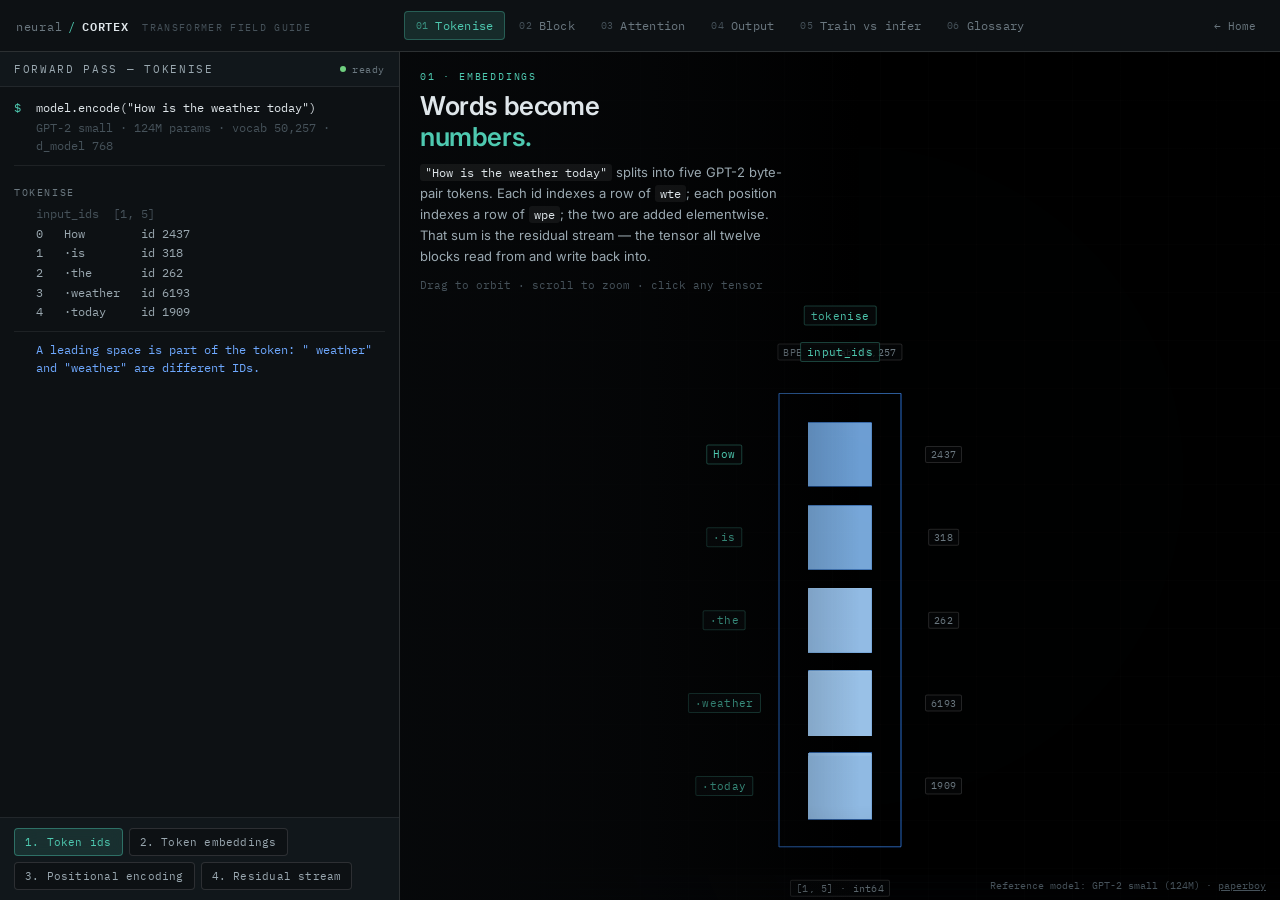
==== commit 2971840d: "update coretex Signed-off-by: bowen <bowen.li.hurd@gmail.com>" ====
--- a/sites/cortex/index.html
+++ b/sites/cortex/index.html
@@ -5,6 +5,7 @@
 	<title>Cortex — watch a decoder-only Transformer compute</title>
 	<meta name="viewport" content="width=device-width, initial-scale=1, viewport-fit=cover" />
 	<meta name="description" content="An interactive explainer of a decoder-only Transformer, modelled on GPT-2 small: a live calculation trace on the left, the components doing the work in 3D on the right. Tokenisation, the decoder block, self-attention, the output head, temperature and top-p." />
+	<link rel="icon" href="../../favicon.svg" type="image/svg+xml" />
 	<link rel="stylesheet" href="../../css/base.css" />
 	<link rel="stylesheet" href="css/main.css" />
 </head>
@@ -126,15 +127,15 @@
 				<!-- 01 TOKENISE -->
 				<div class="world" data-world-panel="tokenize">
 					<div class="hud hud-top-left">
-						<div class="eyebrow">01 · From text to vectors</div>
+						<div class="eyebrow">01 &middot; Embeddings</div>
 						<h1>Words become<br /><em>numbers.</em></h1>
 						<p class="lede">
-							<code>"How is the weather today"</code> is split into five GPT-2 byte-pair tokens.
-							Each one maps to an integer ID, and each ID indexes a row of the 768-dimensional
-							embedding matrix. The scatter below projects that 768-d space down to three
-							dimensions so nearby meanings can be seen as nearby points.
-						</p>
-						<div class="hint">Drag to orbit &middot; scroll to zoom &middot; click a token</div>
+							<code>"How is the weather today"</code> splits into five GPT-2 byte-pair tokens.
+							Each id indexes a row of <code>wte</code>; each position indexes a row of
+							<code>wpe</code>; the two are added elementwise. That sum is the residual
+							stream &mdash; the tensor all twelve blocks read from and write back into.
+						</p>
+						<div class="hint">Drag to orbit &middot; scroll to zoom &middot; click any tensor</div>
 					</div>
 				</div>
 
@@ -144,9 +145,10 @@
 						<div class="eyebrow">02 · Inside one decoder block</div>
 						<h1>Six stages,<br />one residual stream.</h1>
 						<p class="lede">
-							GPT-2 normalises on the way <em>into</em> each sub-block &mdash; pre-LN. The
-							original 2017 Transformer normalised after the residual add instead. Same six
-							pieces, different wiring; every diagram here follows GPT-2.
+							The stream runs down the left; each stage hangs off it as the tensors it
+							actually touches. GPT-2 normalises on the way <em>into</em> each sub-block
+							&mdash; pre-LN. The original 2017 Transformer normalised after the residual add
+							instead. Same six pieces, different wiring; every diagram here follows GPT-2.
 						</p>
 					</div>
 					<div class="hud hud-top-right panel step-card" id="block-step-card">
--- a/css/base.css
+++ b/css/base.css
@@ -198,6 +198,11 @@
 	display: flex;
 	flex-direction: column;
 	min-width: 0;
+	/* A grid item defaults to min-height:auto, so without this the log body
+	   sizes the whole column and pushes .console-foot off the bottom of the
+	   screen once a page prints more than a screenful of trace. */
+	min-height: 0;
+	overflow: hidden;
 	background: var(--panel);
 	border-right: 1px solid var(--line-strong);
 	font-family: var(--font-mono);
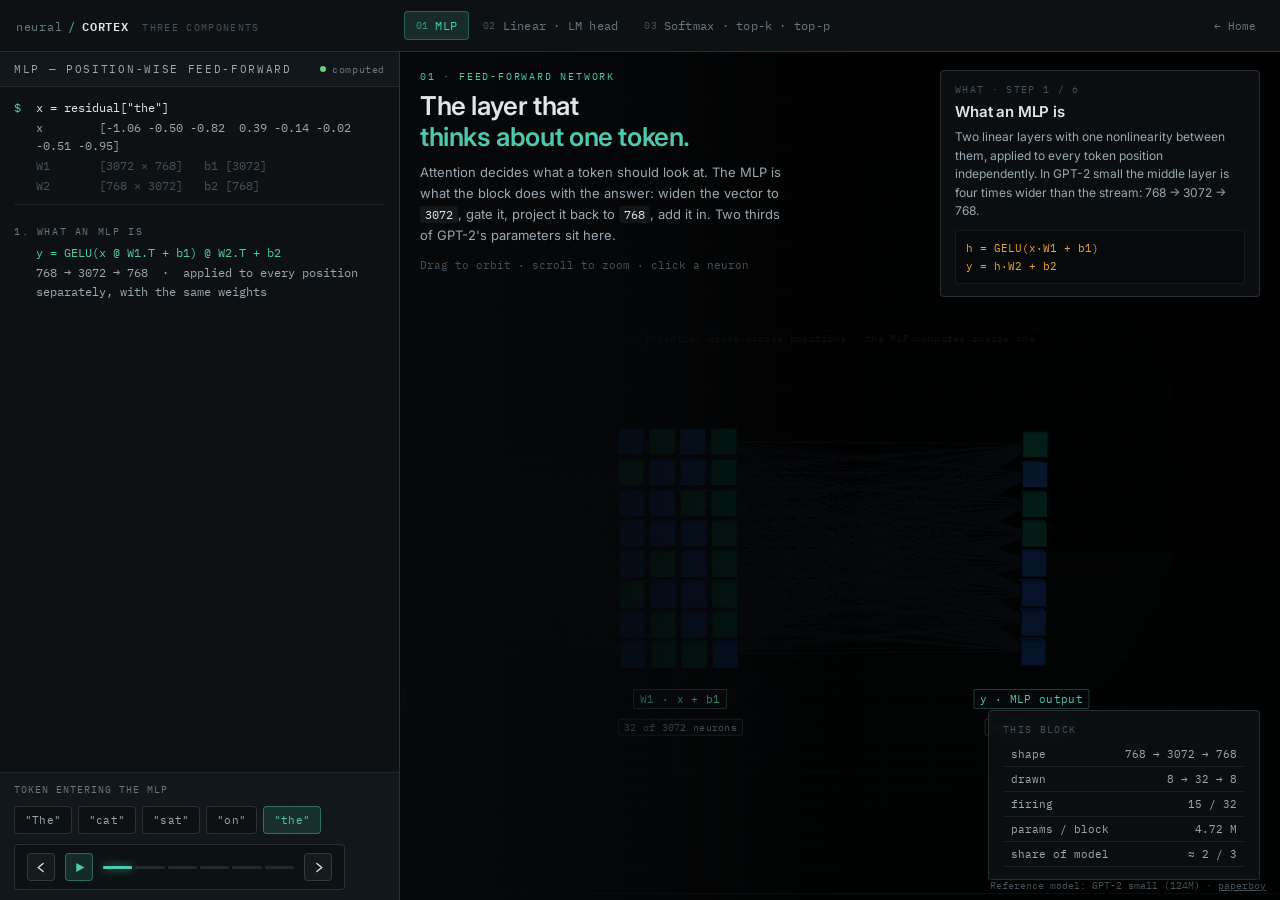
==== commit be75e1fb: "update cortex Signed-off-by: bowen <bowen.li.hurd@gmail.com>" ====
--- a/sites/cortex/index.html
+++ b/sites/cortex/index.html
@@ -2,19 +2,19 @@
 <html lang="en-AU">
 <head>
 	<meta charset="utf-8" />
-	<title>Cortex — watch a decoder-only Transformer compute</title>
+	<title>Cortex — MLP, LM head, softmax</title>
 	<meta name="viewport" content="width=device-width, initial-scale=1, viewport-fit=cover" />
-	<meta name="description" content="An interactive explainer of a decoder-only Transformer, modelled on GPT-2 small: a live calculation trace on the left, the components doing the work in 3D on the right. Tokenisation, the decoder block, self-attention, the output head, temperature and top-p." />
+	<meta name="description" content="Three components of a Transformer, one at a time: the MLP, the linear layer people call the LM head, and softmax with top-k and top-p. Every number on screen is computed live." />
 	<link rel="icon" href="../../favicon.svg" type="image/svg+xml" />
 	<link rel="stylesheet" href="../../css/base.css" />
 	<link rel="stylesheet" href="css/main.css" />
 </head>
-<body data-world="tokenize">
+<body data-world="mlp">
 
 	<div id="loading">
 		<div class="loading-mark">CORTEX</div>
 		<div class="loading-bar"><span></span></div>
-		<div class="loading-label">loading GPT-2 small&hellip;</div>
+		<div class="loading-label">building components&hellip;</div>
 	</div>
 
 	<div id="app">
@@ -22,22 +22,18 @@
 		<header id="nav">
 			<div class="nav-brand">
 				<span class="nav-brand-a">neural</span><span class="nav-brand-slash">/</span><span class="nav-brand-b">CORTEX</span>
-				<span class="nav-brand-sub">transformer field guide</span>
+				<span class="nav-brand-sub">three components</span>
 			</div>
 			<nav class="nav-links">
-				<button class="nav-link" data-goto="tokenize"><span class="nav-index">01</span>Tokenise</button>
-				<button class="nav-link" data-goto="block"><span class="nav-index">02</span>Block</button>
-				<button class="nav-link" data-goto="attention"><span class="nav-index">03</span>Attention</button>
-				<button class="nav-link" data-goto="output"><span class="nav-index">04</span>Output</button>
-				<button class="nav-link" data-goto="train"><span class="nav-index">05</span>Train vs infer</button>
-				<button class="nav-link" data-goto="glossary"><span class="nav-index">06</span>Glossary</button>
+				<button class="nav-link" data-goto="mlp"><span class="nav-index">01</span>MLP</button>
+				<button class="nav-link" data-goto="linear"><span class="nav-index">02</span>Linear &middot; LM head</button>
+				<button class="nav-link" data-goto="softmax"><span class="nav-index">03</span>Softmax &middot; top-k &middot; top-p</button>
 			</nav>
 			<a class="nav-source" href="../../">&larr; Home</a>
 		</header>
 
 		<main id="stage">
 
-			<!-- ==================== left: calculation console ==================== -->
 			<aside id="console">
 				<div class="console-head">
 					<div class="console-title">forward pass</div>
@@ -46,192 +42,134 @@
 				<div class="console-body"></div>
 				<div class="console-foot">
 
-					<!-- 01 tokenise -->
-					<div class="foot-block" data-foot="tokenize">
-						<div class="chip-row" id="tokenize-chips"></div>
-					</div>
-
-					<!-- 02 block -->
-					<div class="foot-block" data-foot="block">
-						<div class="scrubber">
-							<button id="block-prev" class="scrubber-btn" aria-label="Previous stage">
-								<svg viewBox="0 0 16 16" width="13" height="13" fill="none" stroke="currentColor" stroke-width="1.6" stroke-linecap="round" stroke-linejoin="round"><path d="M10 3 4 8l6 5"/></svg>
-							</button>
-							<button id="block-play" class="scrubber-btn scrubber-play" aria-label="Play stages">
-								<svg viewBox="0 0 16 16" width="13" height="13" fill="currentColor"><path d="M4 2.5v11l10-5.5z"/></svg>
-							</button>
-							<div class="scrubber-track" id="block-track"></div>
-							<button id="block-next" class="scrubber-btn" aria-label="Next stage">
-								<svg viewBox="0 0 16 16" width="13" height="13" fill="none" stroke="currentColor" stroke-width="1.6" stroke-linecap="round" stroke-linejoin="round"><path d="M6 3l6 5-6 5"/></svg>
-							</button>
-						</div>
-					</div>
-
-					<!-- 03 attention -->
-					<div class="foot-block" data-foot="attention">
-						<div class="control-row">
-							<div class="control-label"><span>Attention head</span><b id="attn-head-readout">1 / 12</b></div>
-							<input id="attn-head-slider" type="range" min="0" max="11" step="1" value="0" aria-label="Attention head" />
-						</div>
-						<div class="chip-row" id="attn-kv-chips"></div>
-						<div class="scrubber">
-							<button id="attn-prev" class="scrubber-btn" aria-label="Previous step">
-								<svg viewBox="0 0 16 16" width="13" height="13" fill="none" stroke="currentColor" stroke-width="1.6" stroke-linecap="round" stroke-linejoin="round"><path d="M10 3 4 8l6 5"/></svg>
-							</button>
-							<button id="attn-play" class="scrubber-btn scrubber-play" aria-label="Play steps">
-								<svg viewBox="0 0 16 16" width="13" height="13" fill="currentColor"><path d="M4 2.5v11l10-5.5z"/></svg>
-							</button>
-							<div class="scrubber-track" id="attn-track"></div>
-							<button id="attn-next" class="scrubber-btn" aria-label="Next step">
-								<svg viewBox="0 0 16 16" width="13" height="13" fill="none" stroke="currentColor" stroke-width="1.6" stroke-linecap="round" stroke-linejoin="round"><path d="M6 3l6 5-6 5"/></svg>
-							</button>
-						</div>
-					</div>
-
-					<!-- 04 output -->
-					<div class="foot-block" data-foot="output">
+					<div class="foot-block" data-foot="mlp">
+						<div class="control-label"><span>Token entering the MLP</span></div>
+						<div class="chip-row" id="mlp-chips"></div>
+						<div class="scrubber" data-scrub="mlp">
+							<button class="scrubber-btn" data-act="prev" aria-label="Previous step"><svg viewBox="0 0 16 16" width="13" height="13" fill="none" stroke="currentColor" stroke-width="1.6" stroke-linecap="round" stroke-linejoin="round"><path d="M10 3 4 8l6 5"/></svg></button>
+							<button class="scrubber-btn scrubber-play" data-act="play" aria-label="Play steps"><svg viewBox="0 0 16 16" width="13" height="13" fill="currentColor"><path d="M4 2.5v11l10-5.5z"/></svg></button>
+							<div class="scrubber-track"></div>
+							<button class="scrubber-btn" data-act="next" aria-label="Next step"><svg viewBox="0 0 16 16" width="13" height="13" fill="none" stroke="currentColor" stroke-width="1.6" stroke-linecap="round" stroke-linejoin="round"><path d="M6 3l6 5-6 5"/></svg></button>
+						</div>
+					</div>
+
+					<div class="foot-block" data-foot="linear">
+						<div class="control-row">
+							<div class="control-label"><span>Steer h toward " mat"</span><b id="mix-readout">0.00</b></div>
+							<input id="mix-slider" type="range" min="0" max="1" step="0.01" value="0" aria-label="Steer the hidden state" />
+						</div>
+						<div class="scrubber" data-scrub="linear">
+							<button class="scrubber-btn" data-act="prev" aria-label="Previous step"><svg viewBox="0 0 16 16" width="13" height="13" fill="none" stroke="currentColor" stroke-width="1.6" stroke-linecap="round" stroke-linejoin="round"><path d="M10 3 4 8l6 5"/></svg></button>
+							<button class="scrubber-btn scrubber-play" data-act="play" aria-label="Play steps"><svg viewBox="0 0 16 16" width="13" height="13" fill="currentColor"><path d="M4 2.5v11l10-5.5z"/></svg></button>
+							<div class="scrubber-track"></div>
+							<button class="scrubber-btn" data-act="next" aria-label="Next step"><svg viewBox="0 0 16 16" width="13" height="13" fill="none" stroke="currentColor" stroke-width="1.6" stroke-linecap="round" stroke-linejoin="round"><path d="M6 3l6 5-6 5"/></svg></button>
+						</div>
+					</div>
+
+					<div class="foot-block" data-foot="softmax">
 						<div class="control-row">
 							<div class="control-label"><span>Temperature</span><b id="temp-readout">1.00</b></div>
 							<input id="temp-slider" type="range" min="0.1" max="2" step="0.05" value="1" aria-label="Temperature" />
 						</div>
 						<div class="control-row">
-							<div class="control-label"><span>Top-p</span><b id="topp-readout">0.90</b></div>
-							<input id="topp-slider" type="range" min="0.05" max="1" step="0.01" value="0.9" aria-label="Top-p" />
-						</div>
-						<div class="scrubber">
-							<button id="out-prev" class="scrubber-btn" aria-label="Previous station">
-								<svg viewBox="0 0 16 16" width="13" height="13" fill="none" stroke="currentColor" stroke-width="1.6" stroke-linecap="round" stroke-linejoin="round"><path d="M10 3 4 8l6 5"/></svg>
-							</button>
-							<button id="out-play" class="scrubber-btn scrubber-play" aria-label="Play stations">
-								<svg viewBox="0 0 16 16" width="13" height="13" fill="currentColor"><path d="M4 2.5v11l10-5.5z"/></svg>
-							</button>
-							<div class="scrubber-track" id="out-track"></div>
-							<button id="out-next" class="scrubber-btn" aria-label="Next station">
-								<svg viewBox="0 0 16 16" width="13" height="13" fill="none" stroke="currentColor" stroke-width="1.6" stroke-linecap="round" stroke-linejoin="round"><path d="M6 3l6 5-6 5"/></svg>
-							</button>
-						</div>
-					</div>
-
-					<!-- 05 train -->
-					<div class="foot-block" data-foot="train">
-						<button id="train-replay" class="btn-action">Recompute the loss</button>
+							<div class="control-label"><span>top-k</span><b id="k-readout">4</b></div>
+							<input id="k-slider" type="range" min="1" max="12" step="1" value="4" aria-label="Top-k" />
+						</div>
+						<div class="control-row">
+							<div class="control-label"><span>top-p</span><b id="p-readout">0.90</b></div>
+							<input id="p-slider" type="range" min="0.05" max="1" step="0.01" value="0.9" aria-label="Top-p" />
+						</div>
+						<div class="chip-row" id="mode-chips">
+							<button class="chip" data-mode="none">no filter</button>
+							<button class="chip" data-mode="k">top-k</button>
+							<button class="chip" data-mode="p">top-p</button>
+							<button class="chip" data-mode="both">both</button>
+						</div>
+						<button id="sample-btn" class="btn-action">Sample a token</button>
+						<div class="scrubber" data-scrub="softmax">
+							<button class="scrubber-btn" data-act="prev" aria-label="Previous step"><svg viewBox="0 0 16 16" width="13" height="13" fill="none" stroke="currentColor" stroke-width="1.6" stroke-linecap="round" stroke-linejoin="round"><path d="M10 3 4 8l6 5"/></svg></button>
+							<button class="scrubber-btn scrubber-play" data-act="play" aria-label="Play steps"><svg viewBox="0 0 16 16" width="13" height="13" fill="currentColor"><path d="M4 2.5v11l10-5.5z"/></svg></button>
+							<div class="scrubber-track"></div>
+							<button class="scrubber-btn" data-act="next" aria-label="Next step"><svg viewBox="0 0 16 16" width="13" height="13" fill="none" stroke="currentColor" stroke-width="1.6" stroke-linecap="round" stroke-linejoin="round"><path d="M6 3l6 5-6 5"/></svg></button>
+						</div>
 					</div>
 
 				</div>
 			</aside>
 
-			<!-- ==================== right: 3D viewport ==================== -->
 			<section id="viewport">
 				<div id="webgl"></div>
 
-				<!-- 01 TOKENISE -->
-				<div class="world" data-world-panel="tokenize">
+				<div class="world" data-world-panel="mlp">
 					<div class="hud hud-top-left">
-						<div class="eyebrow">01 &middot; Embeddings</div>
-						<h1>Words become<br /><em>numbers.</em></h1>
+						<div class="eyebrow">01 &middot; Feed-forward network</div>
+						<h1>The layer that<br /><em>thinks about one token.</em></h1>
 						<p class="lede">
-							<code>"How is the weather today"</code> splits into five GPT-2 byte-pair tokens.
-							Each id indexes a row of <code>wte</code>; each position indexes a row of
-							<code>wpe</code>; the two are added elementwise. That sum is the residual
-							stream &mdash; the tensor all twelve blocks read from and write back into.
+							Attention decides what a token should look at. The MLP is what the block
+							does with the answer: widen the vector to <code>3072</code>, gate it, project
+							it back to <code>768</code>, add it in. Two thirds of GPT-2's parameters sit here.
 						</p>
-						<div class="hint">Drag to orbit &middot; scroll to zoom &middot; click any tensor</div>
-					</div>
-				</div>
-
-				<!-- 02 BLOCK -->
-				<div class="world" data-world-panel="block">
+						<div class="hint">Drag to orbit &middot; scroll to zoom &middot; click a neuron</div>
+					</div>
+					<div class="hud hud-top-right panel step-card" data-card="mlp">
+						<div class="step-card-index"><span data-role="kicker"></span> &middot; step <span data-role="num">1</span> / <span data-role="total">6</span></div>
+						<h2 data-role="title"></h2>
+						<p data-role="desc"></p>
+						<pre data-role="formula"></pre>
+					</div>
+					<div class="hud hud-bottom-right panel step-card">
+						<div class="step-card-index">This block</div>
+						<table class="data-table" id="mlp-table"></table>
+					</div>
+				</div>
+
+				<div class="world" data-world-panel="linear">
 					<div class="hud hud-top-left">
-						<div class="eyebrow">02 · Inside one decoder block</div>
-						<h1>Six stages,<br />one residual stream.</h1>
+						<div class="eyebrow">02 &middot; Linear layer &middot; LM head</div>
+						<h1>768 numbers become<br /><em>50,257 scores.</em></h1>
 						<p class="lede">
-							The stream runs down the left; each stage hangs off it as the tensors it
-							actually touches. GPT-2 normalises on the way <em>into</em> each sub-block
-							&mdash; pre-LN. The original 2017 Transformer normalised after the residual add
-							instead. Same six pieces, different wiring; every diagram here follows GPT-2.
+							One matrix multiply stands between the last block and a word. It compares
+							the final hidden state against every token's vector and reports how well each
+							one matches &mdash; raw scores, no probabilities yet.
 						</p>
-					</div>
-					<div class="hud hud-top-right panel step-card" id="block-step-card">
-						<div class="step-card-index">Stage <span id="block-step-num">1</span> / <span id="block-step-total">6</span></div>
-						<h2 id="block-step-title">LayerNorm</h2>
-						<p id="block-step-desc"></p>
-						<pre id="block-step-formula"></pre>
-					</div>
-				</div>
-
-				<!-- 03 ATTENTION -->
-				<div class="world" data-world-panel="attention">
+						<div class="hint">Drag to orbit &middot; click a bar or a matrix row</div>
+					</div>
+					<div class="hud hud-top-right panel step-card" data-card="linear">
+						<div class="step-card-index"><span data-role="kicker"></span> &middot; step <span data-role="num">1</span> / <span data-role="total">5</span></div>
+						<h2 data-role="title"></h2>
+						<p data-role="desc"></p>
+						<pre data-role="formula"></pre>
+					</div>
+					<div class="hud hud-bottom-right panel step-card">
+						<div class="step-card-index">Top of the ranking</div>
+						<table class="data-table" id="lin-table"></table>
+					</div>
+				</div>
+
+				<div class="world" data-world-panel="softmax">
 					<div class="hud hud-top-left">
-						<div class="eyebrow">03 · The core mechanism</div>
-						<h1>Every token looks back<br /><em>at what came before.</em></h1>
-					</div>
-					<div class="hud hud-top-right panel step-card" id="attn-step-card">
-						<div class="step-card-index">Step <span id="attn-step-num">1</span> / <span id="attn-step-total">7</span></div>
-						<h2 id="attn-step-title">Project into Q, K and V</h2>
-						<p id="attn-step-desc"></p>
-						<pre id="attn-step-equations"></pre>
-					</div>
-					<div class="hud hud-bottom-right panel step-card" id="attn-kv-panel">
-						<div class="step-card-index">Why a KV cache exists</div>
-						<p id="attn-kv-copy"></p>
-						<p class="metric-note" id="attn-kv-ops"></p>
-					</div>
-				</div>
-
-				<!-- 04 OUTPUT -->
-				<div class="world" data-world-panel="output">
-					<div class="hud hud-top-left">
-						<div class="eyebrow">04 · From hidden state to next token</div>
-						<h1>The last vector<br /><em>becomes a choice.</em></h1>
+						<div class="eyebrow">03 &middot; Softmax &middot; top-k &middot; top-p</div>
+						<h1>Scores become<br /><em>a distribution.</em></h1>
 						<p class="lede">
-							After the twelfth block, the last position holds one 768-dimensional vector.
-							The linear head turns it into 50,257 logits; temperature rescales them; softmax
-							normalises them; top-p throws away the tail. Move the sliders and watch every
-							number on this page move with them.
+							Softmax normalises the logits into probabilities. Top-k and top-p are not
+							part of it &mdash; they are cuts applied to what it produced, and each cuts in a
+							different way. Move the sliders and watch the survivors renormalise.
 						</p>
-					</div>
-					<div class="hud hud-top-right panel step-card" id="out-step-card">
-						<div class="step-card-index">Station <span id="out-step-num">1</span> / <span id="out-step-total">5</span></div>
-						<h2 id="out-step-title">Output embeddings</h2>
-						<p id="out-step-desc"></p>
+						<div class="hint">Bars are sorted by probability &middot; click one</div>
+					</div>
+					<div class="hud hud-top-right panel step-card" data-card="softmax">
+						<div class="step-card-index"><span data-role="kicker"></span> &middot; step <span data-role="num">1</span> / <span data-role="total">7</span></div>
+						<h2 data-role="title"></h2>
+						<p data-role="desc"></p>
+						<pre data-role="formula"></pre>
 					</div>
 					<div class="hud hud-bottom-right panel step-card">
 						<div class="step-card-index">Live distribution</div>
-						<table class="data-table" id="out-table"></table>
-						<p class="metric-note" id="out-summary"></p>
-					</div>
-				</div>
-
-				<!-- 05 TRAIN -->
-				<div class="world" data-world-panel="train">
-					<div class="hud hud-top-left">
-						<div class="eyebrow">05 · Training vs inference</div>
-						<h1>One number tells you<br /><em>how wrong you were.</em></h1>
-						<p class="lede">
-							Inference samples from the distribution. Training does not: it reads off the
-							probability the model gave the token that actually came next and takes its
-							negative log. That single number is the loss, and lowering it is the whole of
-							training.
-						</p>
-						<div class="hint">Temperature is an inference-time knob. Changing it on 04 moves the loss shown here, which is exactly why it is never used during training.</div>
-					</div>
-					<div class="hud hud-top-right panel step-card">
-						<div class="step-card-index">Scores and what they mean</div>
-						<table class="data-table" id="score-table"></table>
-					</div>
-				</div>
-
-				<!-- 06 GLOSSARY -->
-				<div class="world" data-world-panel="glossary">
-					<div class="hud hud-top-left">
-						<div class="eyebrow">06 · Key terms</div>
-						<h1>Ten words worth<br />knowing.</h1>
-						<p class="lede">Click any node for a definition and the page where it does its work.</p>
-						<div class="hint">Drag to orbit &middot; click a term</div>
-					</div>
-				</div>
-
-				<!-- shared detail card -->
+						<table class="data-table" id="sm-table"></table>
+						<p class="metric-note" id="sm-summary"></p>
+					</div>
+				</div>
+
 				<aside id="detail-card" class="detail-card" aria-hidden="true">
 					<button id="detail-close" class="detail-close" aria-label="Close">&times;</button>
 					<div class="detail-category" id="detail-category"></div>
--- a/sites/cortex/css/main.css
+++ b/sites/cortex/css/main.css
@@ -1,17 +1,8 @@
-/* Cortex field guide — everything shared lives in ../../css/base.css.
-   This file only holds what is specific to this exhibit. */
+.foot-block { display: none; flex-direction: column; gap: 10px; }
+body[data-world="mlp"] .foot-block[data-foot="mlp"],
+body[data-world="linear"] .foot-block[data-foot="linear"],
+body[data-world="softmax"] .foot-block[data-foot="softmax"] { display: flex; }
 
-/* Only the active page's console controls are shown. */
-.foot-block { display: none; flex-direction: column; gap: 10px; }
-body[data-world="tokenize"] .foot-block[data-foot="tokenize"],
-body[data-world="block"] .foot-block[data-foot="block"],
-body[data-world="attention"] .foot-block[data-foot="attention"],
-body[data-world="output"] .foot-block[data-foot="output"],
-body[data-world="train"] .foot-block[data-foot="train"] { display: flex; }
-
-body[data-world="glossary"] .console-foot { display: none; }
-
-/* Panels that carry a derived figure under a table or a paragraph. */
 .metric-note {
 	margin: 10px 0 0;
 	font-family: var(--font-mono);
@@ -20,19 +11,10 @@
 	color: var(--accent);
 }
 
-/* 04 Output's live distribution table is dense — tighten it and let the
-   nucleus/dropped state read at a glance. */
-#out-table { margin-top: 2px; }
-#out-table td.tok { color: var(--ink); }
-#out-table tr.is-dropped td { color: var(--ink-faint); }
-#out-table tr.is-argmax td.tok { color: var(--accent); }
-#out-table tr.is-target td.tok::after {
-	content: ' ◂ target';
-	color: var(--signal);
-	font-size: 0.85em;
-	letter-spacing: 0.06em;
-}
+.data-table td.tok { color: var(--ink); }
+.data-table tr.is-dropped td { color: var(--ink-faint); }
+.data-table tr.is-top td.tok { color: var(--accent); }
+.data-table tr.is-sampled td.tok { color: var(--signal); }
+.data-table tr.is-tail td { color: var(--ink-faint); font-style: italic; }
 
-/* The KV-cache panel only makes sense while the Q/K/V steps are on screen. */
-#attn-kv-panel { transition: opacity 0.3s ease; }
-#attn-kv-panel.is-hidden { opacity: 0; pointer-events: none; }
+.step-card pre { color: var(--signal); }
